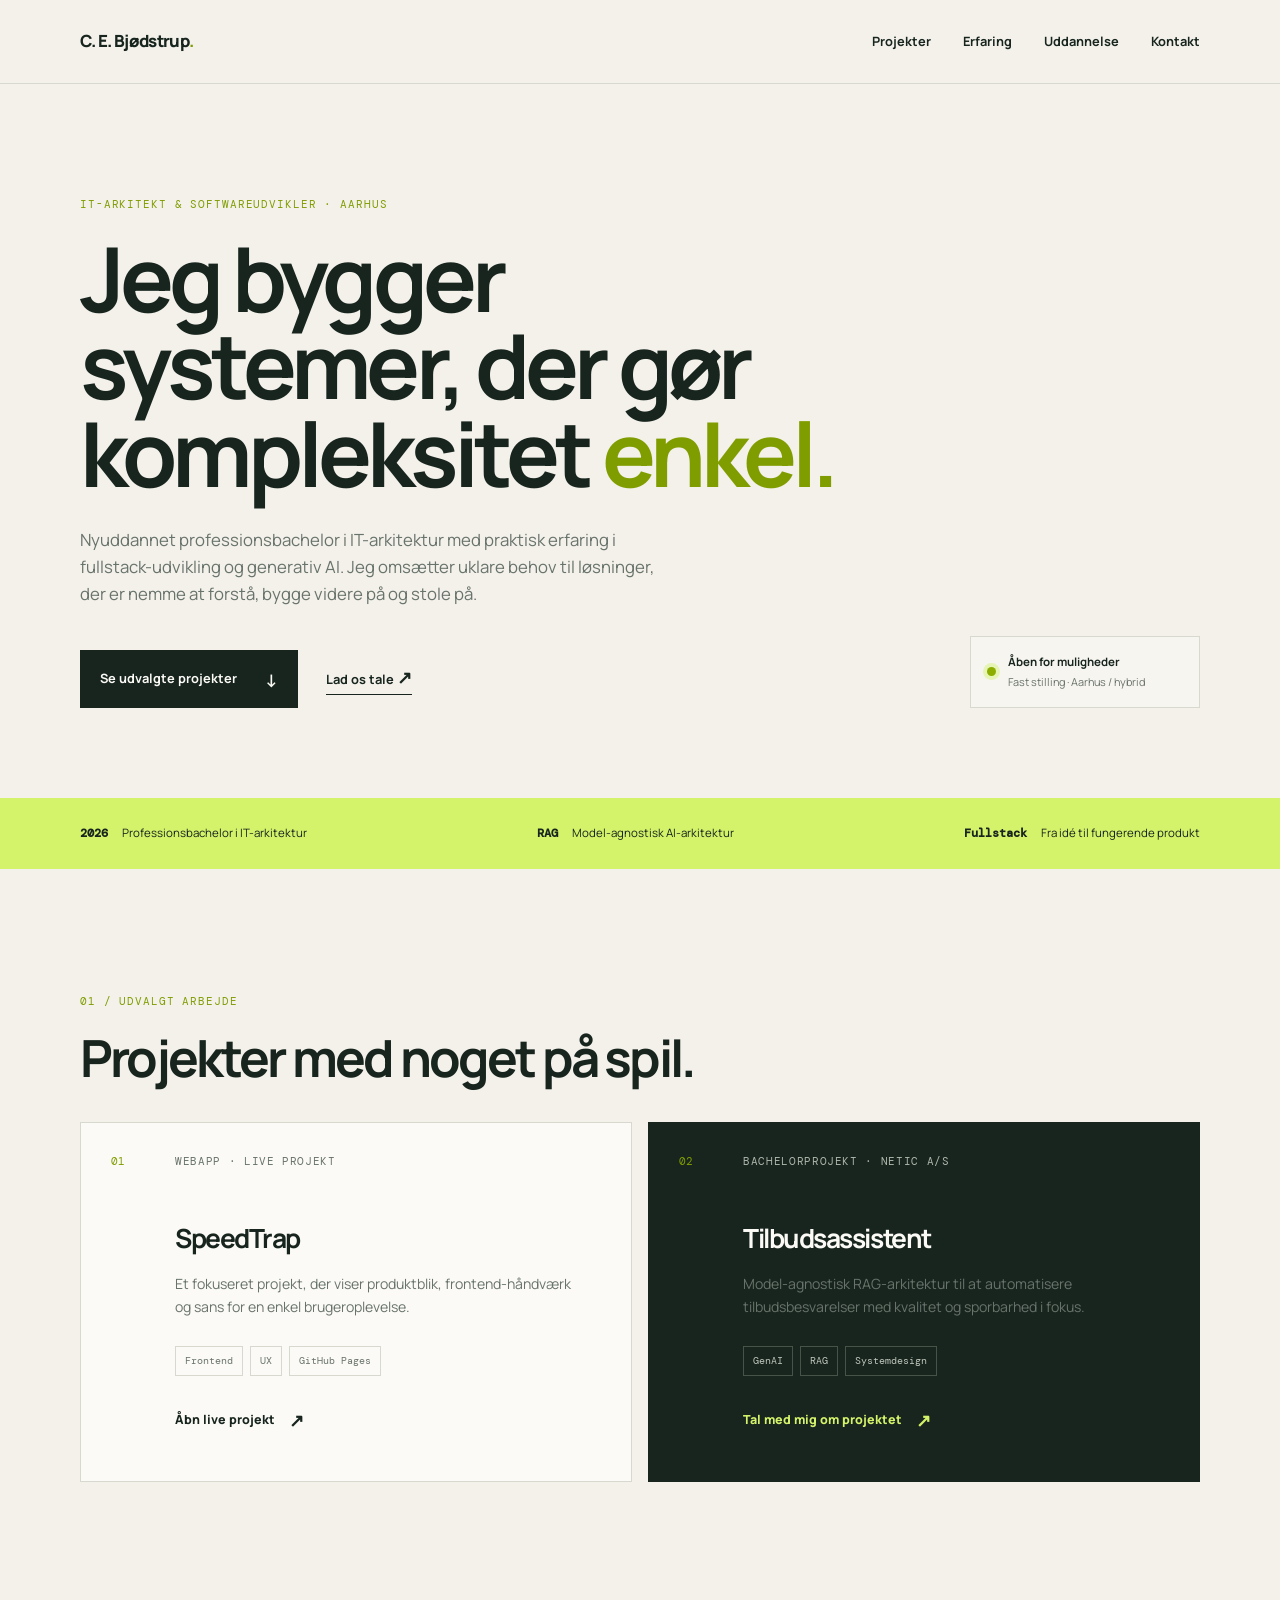
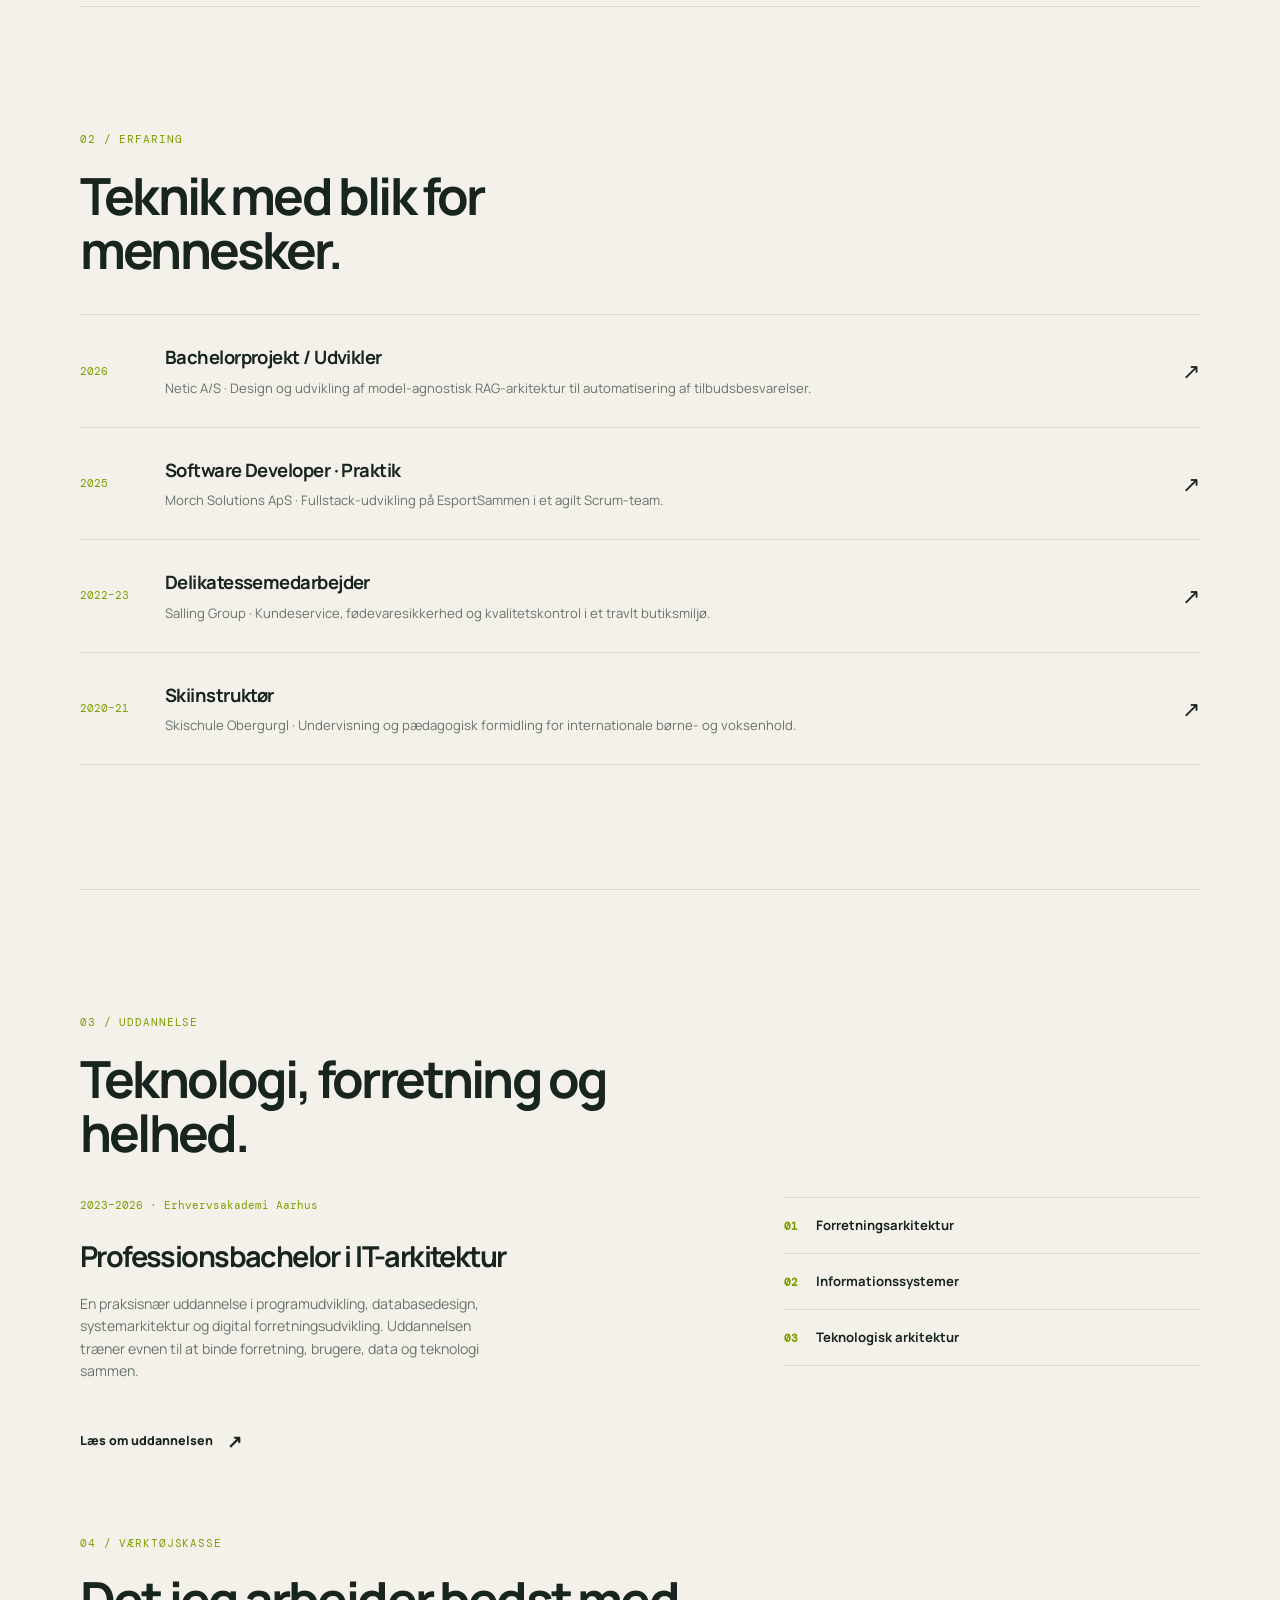
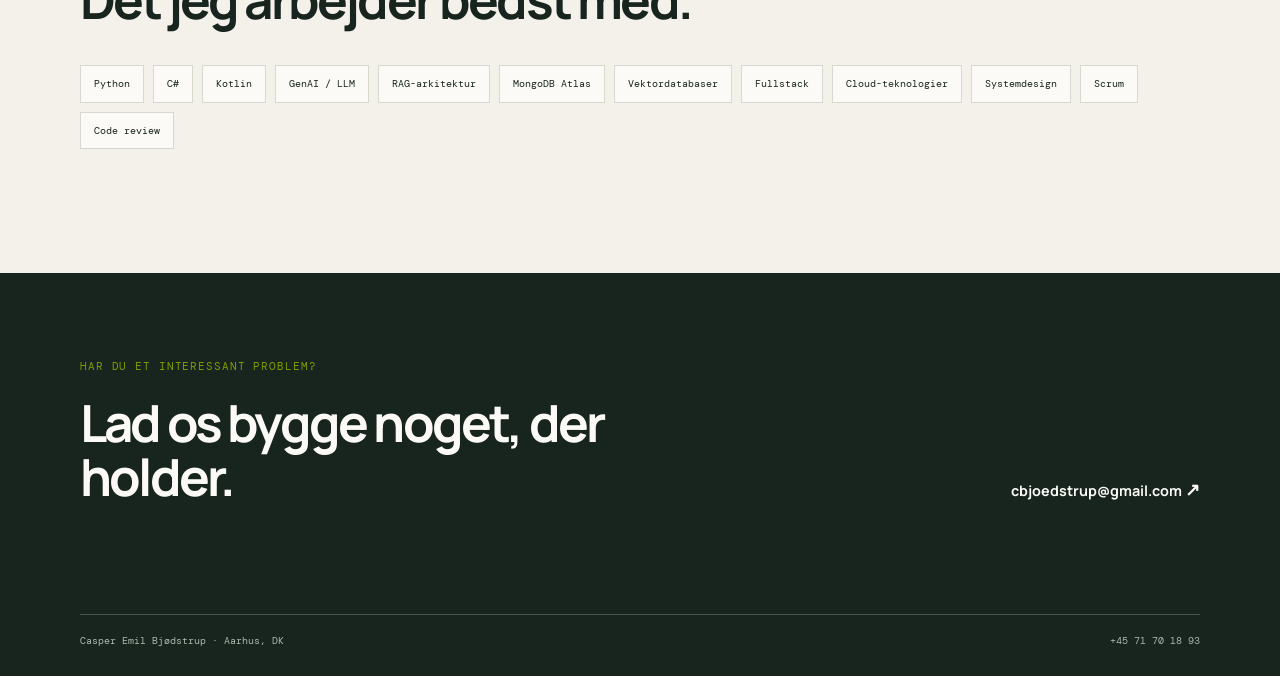
==== docs/index.html @ 3ffa1bd0 "Update portfolio links to use custom domain and add CNAME file" ====
<!doctype html>
<html lang="da">
  <head>
    <meta charset="UTF-8" />
    <meta name="viewport" content="width=device-width, initial-scale=1.0" />
    <meta
      name="description"
      content="Casper Emil Bjødstrup er IT-arkitekt og softwareudvikler med fokus på AI, RAG og robuste digitale løsninger."
    />
    <link rel="canonical" href="https://cbjoed.com/" />
    <title>Casper Emil Bjødstrup | IT-arkitekt & udvikler</title>
    <link rel="stylesheet" href="./styles.css" />
  </head>
  <body>
    <header class="site-header">
      <nav class="container nav" aria-label="Primær navigation">
        <a class="brand" href="./">C. E. Bjødstrup<span>.</span></a>
        <div class="nav-links">
          <a href="#projekter">Projekter</a>
          <a href="#erfaring">Erfaring</a>
          <a href="#uddannelse">Uddannelse</a>
          <a href="#kontakt">Kontakt</a>
        </div>
      </nav>
    </header>

    <main>
      <section class="hero container">
        <div class="hero-copy">
          <p class="eyebrow">IT-arkitekt & softwareudvikler · Aarhus</p>
          <h1>Jeg bygger systemer, der gør kompleksitet <em>enkel.</em></h1>
          <p class="intro">
            Nyuddannet professionsbachelor i IT-arkitektur med praktisk erfaring
            i fullstack-udvikling og generativ AI. Jeg omsætter uklare behov til
            løsninger, der er nemme at forstå, bygge videre på og stole på.
          </p>
          <div class="hero-actions">
            <a class="button" href="#projekter">Se udvalgte projekter <span>↓</span></a>
            <a class="text-link" href="mailto:cbjoedstrup@gmail.com">Lad os tale <span>↗</span></a>
          </div>
        </div>
        <aside class="availability" aria-label="Profilstatus">
          <span class="status-dot"></span>
          <div>
            <strong>Åben for muligheder</strong>
            <p>Fast stilling · Aarhus / hybrid</p>
          </div>
        </aside>
        </div>
      </section>

      <section class="proof-bar">
        <div class="container proof-items">
          <div><strong>2026</strong><span>Professionsbachelor i IT-arkitektur</span></div>
          <div><strong>RAG</strong><span>Model-agnostisk AI-arkitektur</span></div>
          <div><strong>Fullstack</strong><span>Fra idé til fungerende produkt</span></div>
        </div>
      </section>

      <section id="projekter" class="section container">
        <div class="section-heading">
          <p class="eyebrow">01 / Udvalgt arbejde</p>
          <h2>Projekter med noget på spil.</h2>
        </div>
        <div class="project-grid">
          <article class="project-card">
            <div class="project-number">01</div>
            <div>
              <p class="project-type">Webapp · Live projekt</p>
              <h3>SpeedTrap</h3>
              <p class="muted">Et fokuseret projekt, der viser produktblik, frontend-håndværk og sans for en enkel brugeroplevelse.</p>
              <div class="project-tags"><span>Frontend</span><span>UX</span><span>GitHub Pages</span></div>
              <a class="project-link" href="https://cbjoed.com/SpeedTrap/">Åbn live projekt <span>↗</span></a>
            </div>
          </article>
          <article class="project-card project-card--dark">
            <div class="project-number">02</div>
            <div>
              <p class="project-type">Bachelorprojekt · Netic A/S</p>
              <h3>Tilbudsassistent</h3>
              <p class="muted">Model-agnostisk RAG-arkitektur til at automatisere tilbudsbesvarelser med kvalitet og sporbarhed i fokus.</p>
              <div class="project-tags"><span>GenAI</span><span>RAG</span><span>Systemdesign</span></div>
              <a class="project-link" href="mailto:cbjoedstrup@gmail.com?subject=Tilbudsassistent">Tal med mig om projektet <span>↗</span></a>
            </div>
          </article>
        </div>
      </section>

      <section id="erfaring" class="section container experience-section">
        <div class="section-heading">
          <p class="eyebrow">02 / Erfaring</p>
          <h2>Teknik med blik for mennesker.</h2>
        </div>
        <div class="experience-list">
          <article class="experience-item"><span class="experience-year">2026</span><div><h3>Bachelorprojekt / Udvikler</h3><p>Netic A/S · Design og udvikling af model-agnostisk RAG-arkitektur til automatisering af tilbudsbesvarelser.</p></div><span class="arrow">↗</span></article>
          <article class="experience-item"><span class="experience-year">2025</span><div><h3>Software Developer · Praktik</h3><p>Morch Solutions ApS · Fullstack-udvikling på EsportSammen i et agilt Scrum-team.</p></div><span class="arrow">↗</span></article>
          <article class="experience-item"><span class="experience-year">2022–23</span><div><h3>Delikatessemedarbejder</h3><p>Salling Group · Kundeservice, fødevaresikkerhed og kvalitetskontrol i et travlt butiksmiljø.</p></div><span class="arrow">↗</span></article>
          <article class="experience-item"><span class="experience-year">2020–21</span><div><h3>Skiinstruktør</h3><p>Skischule Obergurgl · Undervisning og pædagogisk formidling for internationale børne- og voksenhold.</p></div><span class="arrow">↗</span></article>
        </div>
      </section>

      <section id="uddannelse" class="section education-section container">
        <div class="section-heading">
          <p class="eyebrow">03 / Uddannelse</p>
          <h2>Teknologi, forretning og helhed.</h2>
        </div>
        <div class="education-layout">
          <article class="education-main">
            <p class="education-period">2023–2026 · Erhvervsakademi Aarhus</p>
            <h3>Professionsbachelor i IT-arkitektur</h3>
            <p class="muted">En praksisnær uddannelse i programudvikling, databasedesign, systemarkitektur og digital forretningsudvikling. Uddannelsen træner evnen til at binde forretning, brugere, data og teknologi sammen.</p>
            <a class="project-link" href="https://www.eaaa.dk/videregaende-uddannelser/professionsbacheloruddannelse/it-arkitektur/#om-uddannelsen" target="_blank" rel="noreferrer">Læs om uddannelsen <span>↗</span></a>
          </article>
          <div class="education-facts" aria-label="Uddannelsens fokusområder">
            <div><strong>01</strong><span>Forretningsarkitektur</span></div>
            <div><strong>02</strong><span>Informationssystemer</span></div>
            <div><strong>03</strong><span>Teknologisk arkitektur</span></div>
          </div>
        </div>
      </section>

      <section class="section skills-section container">
        <div class="section-heading"><p class="eyebrow">04 / Værktøjskasse</p><h2>Det jeg arbejder bedst med.</h2></div>
        <div class="skills"><span>Python</span><span>C#</span><span>Kotlin</span><span>GenAI / LLM</span><span>RAG-arkitektur</span><span>MongoDB Atlas</span><span>Vektordatabaser</span><span>Fullstack</span><span>Cloud-teknologier</span><span>Systemdesign</span><span>Scrum</span><span>Code review</span></div>
      </section>
    </main>

    <footer id="kontakt" class="site-footer">
      <div class="container footer-content">
        <div><p class="eyebrow">Har du et interessant problem?</p><h2>Lad os bygge noget, der holder.</h2></div>
        <a class="footer-email" href="mailto:cbjoedstrup@gmail.com">cbjoedstrup@gmail.com <span>↗</span></a>
      </div>
      <div class="container footer-meta"><span>Casper Emil Bjødstrup · Aarhus, DK</span><a href="tel:+4571701893">+45 71 70 18 93</a></div>
    </footer>
  </body>
</html>
---- docs/styles.css ----
@import url("https://fonts.googleapis.com/css2?family=DM+Mono:wght@400;500&family=Manrope:wght@400;500;600;700;800&display=swap");

:root {
  --ink: #18251f;
  --paper: #f3f1ea;
  --cream: #fbfaf6;
  --lime: #d4f36a;
  --muted: #68736b;
  --line: #d7d9cf;
}

* {
  box-sizing: border-box;
}

body {
  margin: 0;
  font-family: "Manrope", sans-serif;
  line-height: 1.6;
  color: var(--ink);
  background: var(--paper);
}

.container {
  width: min(1120px, calc(100% - 48px));
  margin: 0 auto;
}

.site-header {
  padding: 28px 0;
  border-bottom: 1px solid var(--line);
}

.nav, .nav-links, .hero-actions, .availability, .proof-items, .experience-item, .footer-meta {
  display: flex;
  align-items: center;
}

.nav { justify-content: space-between; }
.brand { color: var(--ink); font-size: 1.05rem; font-weight: 800; text-decoration: none; letter-spacing: -.04em; }
.brand span, .eyebrow { color: #809d00; }
.nav-links { gap: 32px; }
.nav-links a, .text-link { color: var(--ink); font-size: .8rem; font-weight: 700; text-decoration: none; }
.nav-links a:hover, .text-link:hover, .project-link:hover, .footer-email:hover { opacity: .65; }

h1, h2, h3 { letter-spacing: -.055em; margin-top: 0; }
h1 { max-width: 800px; font-size: clamp(3.2rem, 7vw, 6.6rem); line-height: .98; margin-bottom: 30px; }
h1 em { color: #809d00; font-style: normal; }
h2 { font-size: clamp(2rem, 4vw, 3.6rem); line-height: 1.05; margin-bottom: 38px; }
h3 { font-size: 1.65rem; margin-bottom: 8px; }
.eyebrow { font-family: "DM Mono", monospace; font-size: .69rem; letter-spacing: .08em; text-transform: uppercase; margin: 0 0 20px; }

.hero { min-height: 640px; padding-top: 112px; padding-bottom: 90px; position: relative; display: flex; justify-content: space-between; }
.hero-copy { max-width: 880px; }
.intro { max-width: 590px; color: var(--muted); font-size: 1.05rem; margin: 0; }
.hero-actions { gap: 28px; margin-top: 42px; }
.button { display: inline-flex; align-items: center; gap: 28px; padding: 15px 20px; background: var(--ink); color: var(--cream); font-size: .8rem; font-weight: 700; text-decoration: none; transition: transform .2s ease; }
.button:hover { transform: translateY(-3px); }
.button span, .text-link span, .project-link span, .footer-email span { font-size: 1.1rem; }
.text-link { border-bottom: 1px solid var(--ink); padding-bottom: 3px; }
.availability { align-self: flex-end; gap: 12px; min-width: 230px; padding: 16px; border: 1px solid var(--line); background: rgba(251, 250, 246, .55); }
.availability strong { display: block; font-size: .72rem; }
.availability p { color: var(--muted); font-size: .68rem; margin: 2px 0 0; }
.status-dot { width: 9px; height: 9px; border-radius: 50%; background: #8dae00; box-shadow: 0 0 0 4px #e6f4b6; }

.proof-bar { background: var(--lime); }
.proof-items { justify-content: space-between; gap: 30px; padding-top: 26px; padding-bottom: 26px; }
.proof-items div { display: flex; align-items: baseline; gap: 14px; }
.proof-items strong { font-family: "DM Mono", monospace; font-size: .75rem; }
.proof-items span { font-size: .72rem; }
.section { padding-top: 124px; padding-bottom: 124px; }
.section-heading { max-width: 640px; }
.project-grid { display: grid; grid-template-columns: 1fr 1fr; gap: 16px; }
.project-card { min-height: 360px; display: grid; grid-template-columns: 48px 1fr; gap: 16px; padding: 30px; background: var(--cream); border: 1px solid var(--line); }
.project-card--dark { background: var(--ink); color: var(--cream); border-color: var(--ink); }
.project-number, .project-type, .experience-year { font-family: "DM Mono", monospace; font-size: .68rem; }
.project-number { color: #809d00; }
.project-type { color: var(--muted); margin: 0 0 46px; text-transform: uppercase; letter-spacing: .06em; }
.project-card--dark .project-type { color: #aeb7ac; }
.muted { max-width: 410px; color: var(--muted); font-size: .88rem; }
.project-tags { display: flex; flex-wrap: wrap; gap: 7px; margin-top: 28px; }
.project-tags span, .skills span { padding: 6px 9px; border: 1px solid var(--line); color: var(--muted); font-family: "DM Mono", monospace; font-size: .62rem; }
.project-card--dark .project-tags span { border-color: #465349; color: #c0c7bd; }
.project-link { display: inline-flex; align-items: center; gap: 14px; margin-top: 30px; color: var(--ink); font-size: .78rem; font-weight: 800; text-decoration: none; }
.project-card--dark .project-link { color: var(--lime); }
.experience-section { border-top: 1px solid var(--line); }
.experience-list { border-top: 1px solid var(--line); }
.experience-item { justify-content: space-between; gap: 30px; padding: 28px 0; border-bottom: 1px solid var(--line); }
.experience-item div { flex: 1; }
.experience-item h3 { font-size: 1.15rem; margin: 0 0 5px; letter-spacing: -.03em; }
.experience-item p { color: var(--muted); font-size: .82rem; margin: 0; }
.experience-year { width: 55px; color: #809d00; }
.arrow { font-size: 1.4rem; }
.education-section { border-top: 1px solid var(--line); padding-bottom: 80px; }
.education-layout { display: grid; grid-template-columns: 1.2fr .8fr; gap: 80px; align-items: start; }
.education-main { max-width: 620px; }
.education-period { color: #809d00; font-family: "DM Mono", monospace; font-size: .68rem; margin: 0 0 18px; }
.education-main h3 { font-size: 1.8rem; margin-bottom: 12px; }
.education-facts { border-top: 1px solid var(--line); }
.education-facts div { display: flex; gap: 18px; align-items: baseline; padding: 17px 0; border-bottom: 1px solid var(--line); }
.education-facts strong { color: #809d00; font-family: "DM Mono", monospace; font-size: .68rem; }
.education-facts span { font-size: .82rem; font-weight: 700; }
.skills-section { padding-top: 0; }
.skills { display: flex; flex-wrap: wrap; gap: 9px; }
.skills span { padding: 10px 13px; color: var(--ink); background: var(--cream); }
.site-footer { padding: 85px 0 28px; background: var(--ink); color: var(--cream); }
.footer-content { display: flex; align-items: end; justify-content: space-between; gap: 40px; padding-bottom: 110px; }
.footer-content h2 { max-width: 610px; margin: 0; }
.footer-email { color: var(--lime); font-size: .9rem; font-weight: 700; text-decoration: none; white-space: nowrap; }
.footer-meta { justify-content: space-between; padding-top: 18px; border-top: 1px solid #465349; color: #aeb7ac; font-family: "DM Mono", monospace; font-size: .62rem; }
.footer-meta a { color: inherit; text-decoration: none; }

@media (max-width: 700px) {
  .container { width: min(100% - 32px, 1120px); }
  .nav-links { gap: 14px; }
  .nav-links a { font-size: .68rem; }
  .hero { min-height: auto; padding-top: 80px; padding-bottom: 76px; display: block; }
  h1 { font-size: clamp(3rem, 15vw, 5rem); }
  .availability { margin-top: 60px; width: fit-content; }
  .proof-items { display: grid; grid-template-columns: 1fr; gap: 14px; }
  .section { padding-top: 78px; padding-bottom: 78px; }
  .project-grid { grid-template-columns: 1fr; }
  .project-card { min-height: 320px; padding: 22px; }
  .project-type { margin-bottom: 32px; }
  .education-layout { grid-template-columns: 1fr; gap: 44px; }
  .footer-content { display: block; padding-bottom: 75px; }
  .footer-email { display: inline-block; margin-top: 30px; }
  .footer-meta { align-items: flex-start; flex-direction: column; gap: 8px; }
}

section {
  margin: 0;
}

.top-nav { margin: 1rem 0 0; }
.legacy-page section { padding: 36px 0; }
.legacy-page h1 { font-size: clamp(2.4rem, 7vw, 4rem); margin-bottom: 10px; }
.legacy-page .subtitle { color: var(--muted); margin: 0; }
.site-footer a, .site-footer h2 { color: inherit; }
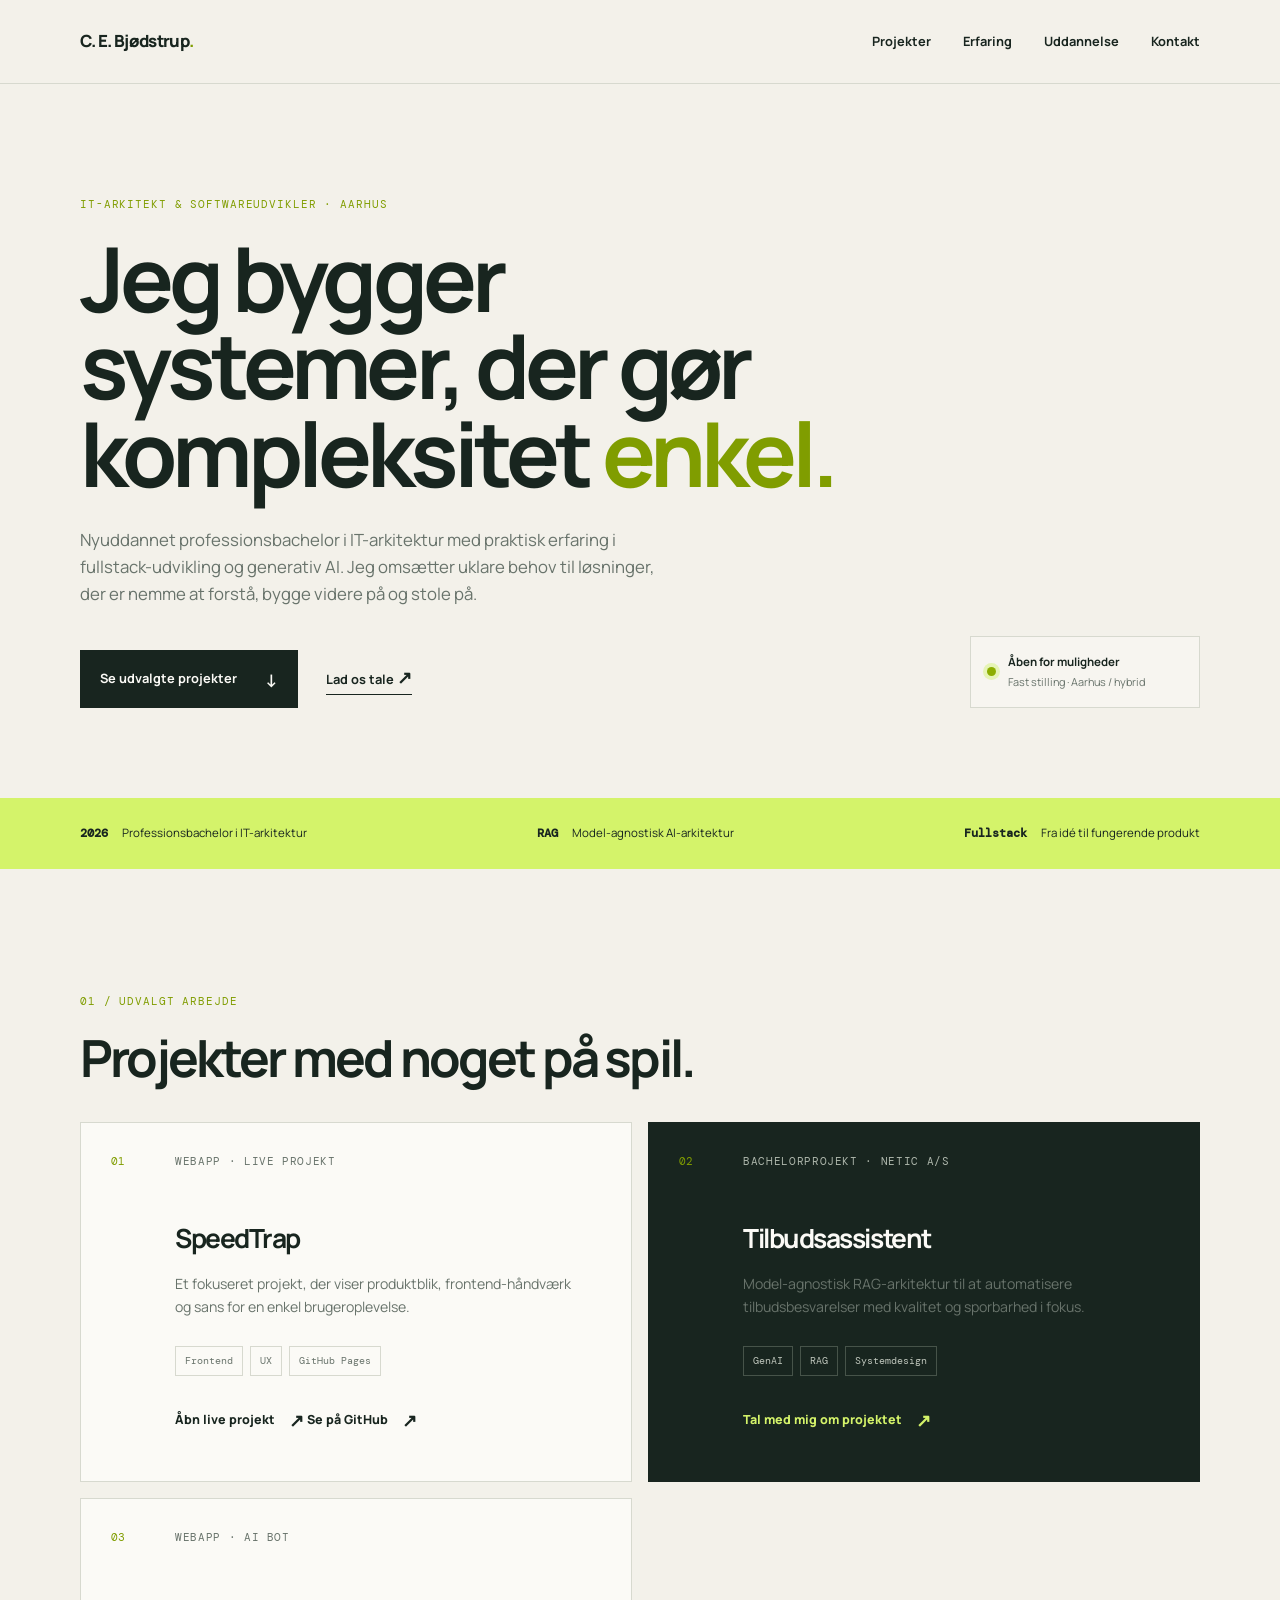
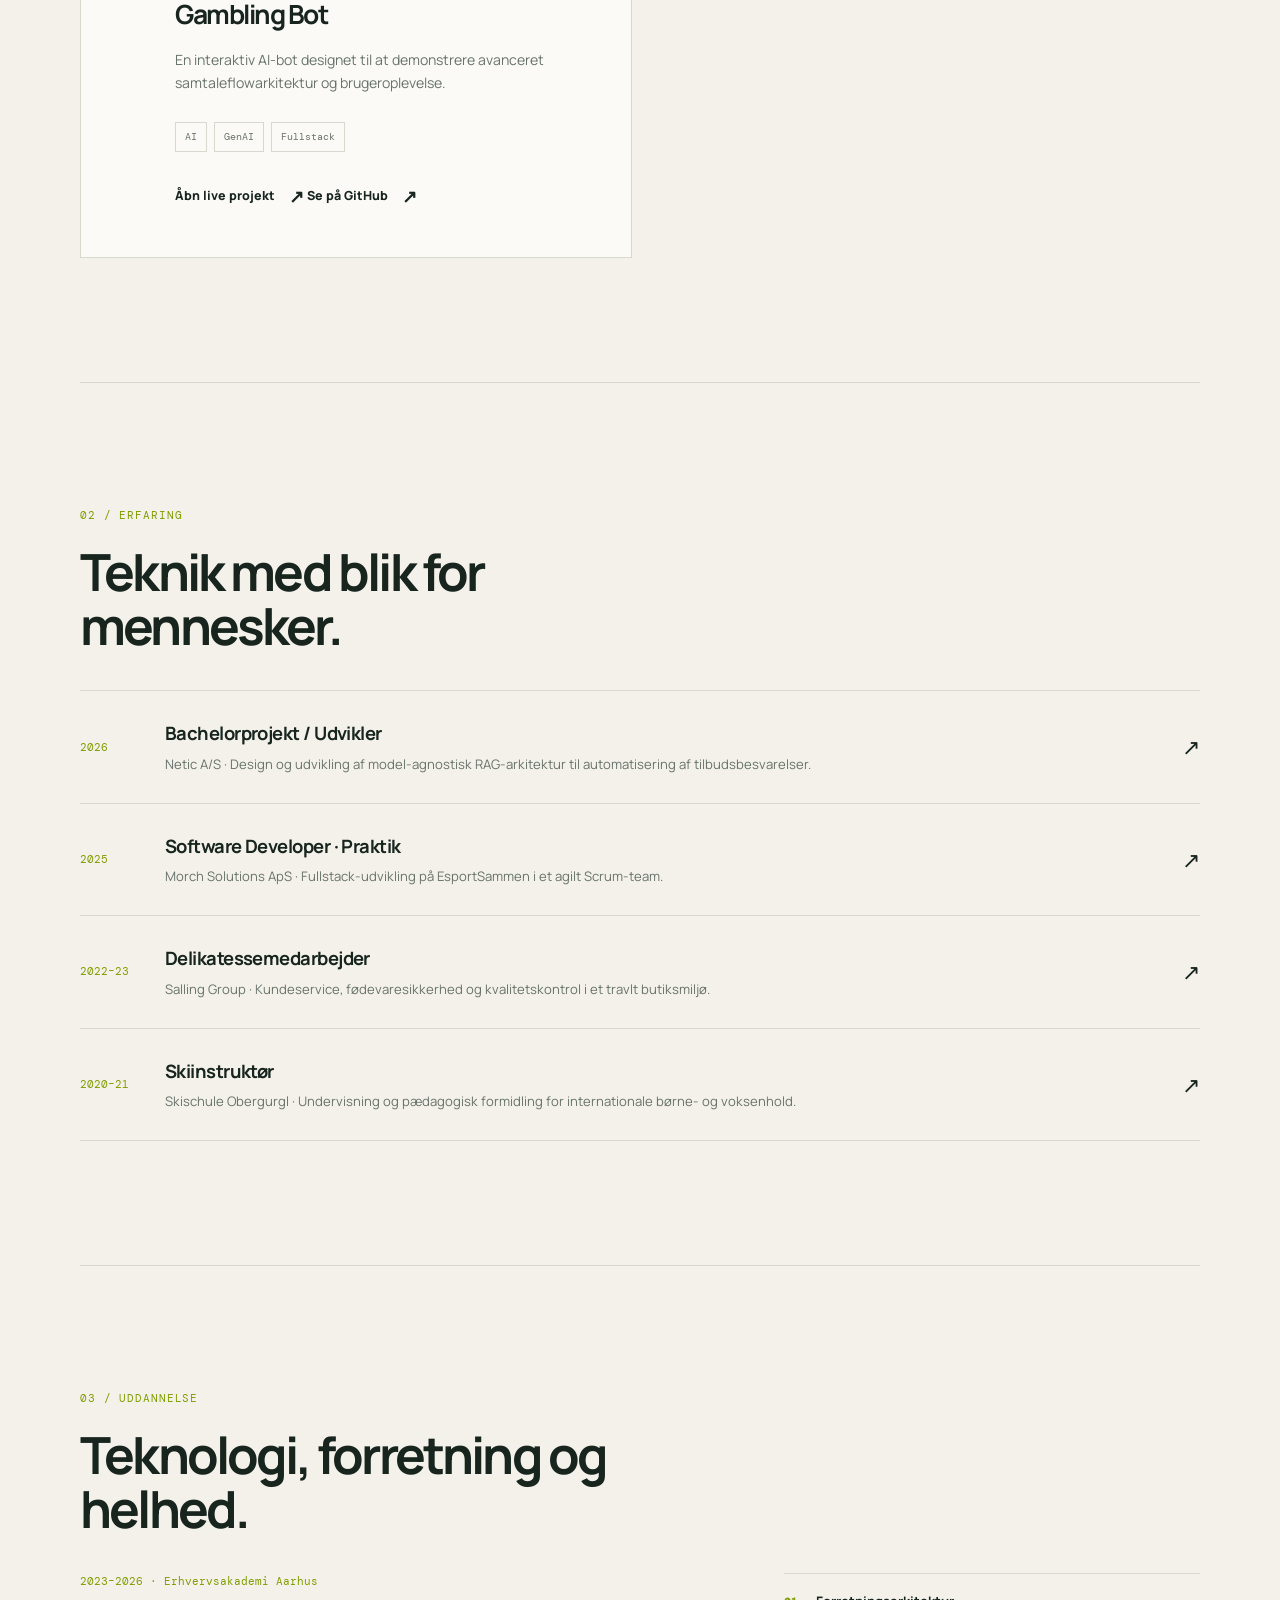
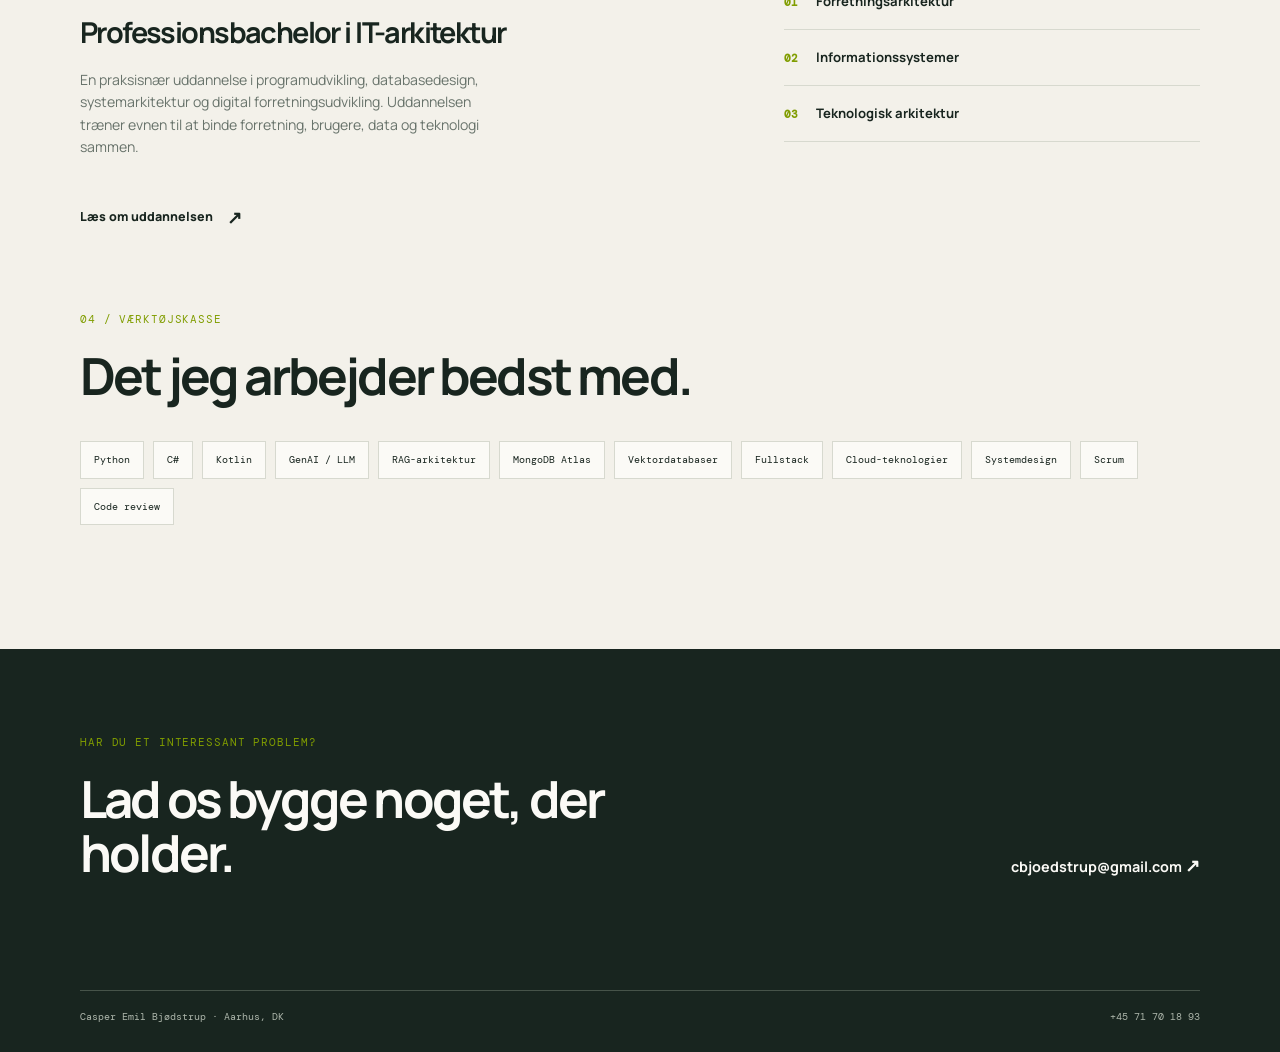
==== commit b2c1c233: "Enhance project links for SpeedTrap and add Gambling Bot section" ====
--- a/docs/index.html
+++ b/docs/index.html
@@ -9,6 +9,7 @@
     />
     <link rel="canonical" href="https://cbjoed.com/" />
     <title>Casper Emil Bjødstrup | IT-arkitekt & udvikler</title>
+    <link rel="icon" type="image/svg+xml" href="./favicon.svg" />
     <link rel="stylesheet" href="./styles.css" />
   </head>
   <body>
@@ -70,7 +71,10 @@
               <h3>SpeedTrap</h3>
               <p class="muted">Et fokuseret projekt, der viser produktblik, frontend-håndværk og sans for en enkel brugeroplevelse.</p>
               <div class="project-tags"><span>Frontend</span><span>UX</span><span>GitHub Pages</span></div>
-              <a class="project-link" href="https://cbjoed.com/SpeedTrap/">Åbn live projekt <span>↗</span></a>
+              <div class="project-links">
+                <a class="project-link" href="https://speed.cbjoed.com/">Åbn live projekt <span>↗</span></a>
+                <a class="project-link" href="https://github.com/cbjoed/SpeedTrap">Se på GitHub <span>↗</span></a>
+              </div>
             </div>
           </article>
           <article class="project-card project-card--dark">
@@ -81,6 +85,19 @@
               <p class="muted">Model-agnostisk RAG-arkitektur til at automatisere tilbudsbesvarelser med kvalitet og sporbarhed i fokus.</p>
               <div class="project-tags"><span>GenAI</span><span>RAG</span><span>Systemdesign</span></div>
               <a class="project-link" href="mailto:cbjoedstrup@gmail.com?subject=Tilbudsassistent">Tal med mig om projektet <span>↗</span></a>
+            </div>
+          </article>
+          <article class="project-card">
+            <div class="project-number">03</div>
+            <div>
+              <p class="project-type">Webapp · AI Bot</p>
+              <h3>Gambling Bot</h3>
+              <p class="muted">En interaktiv AI-bot designet til at demonstrere avanceret samtaleflowarkitektur og brugeroplevelse.</p>
+              <div class="project-tags"><span>AI</span><span>GenAI</span><span>Fullstack</span></div>
+              <div class="project-links">
+                <a class="project-link" href="https://gamblingbot.cbjoed.com/">Åbn live projekt <span>↗</span></a>
+                <a class="project-link" href="https://github.com/cbjoed/Gambeling/tree/feature/portfolio-setup">Se på GitHub <span>↗</span></a>
+              </div>
             </div>
           </article>
         </div>
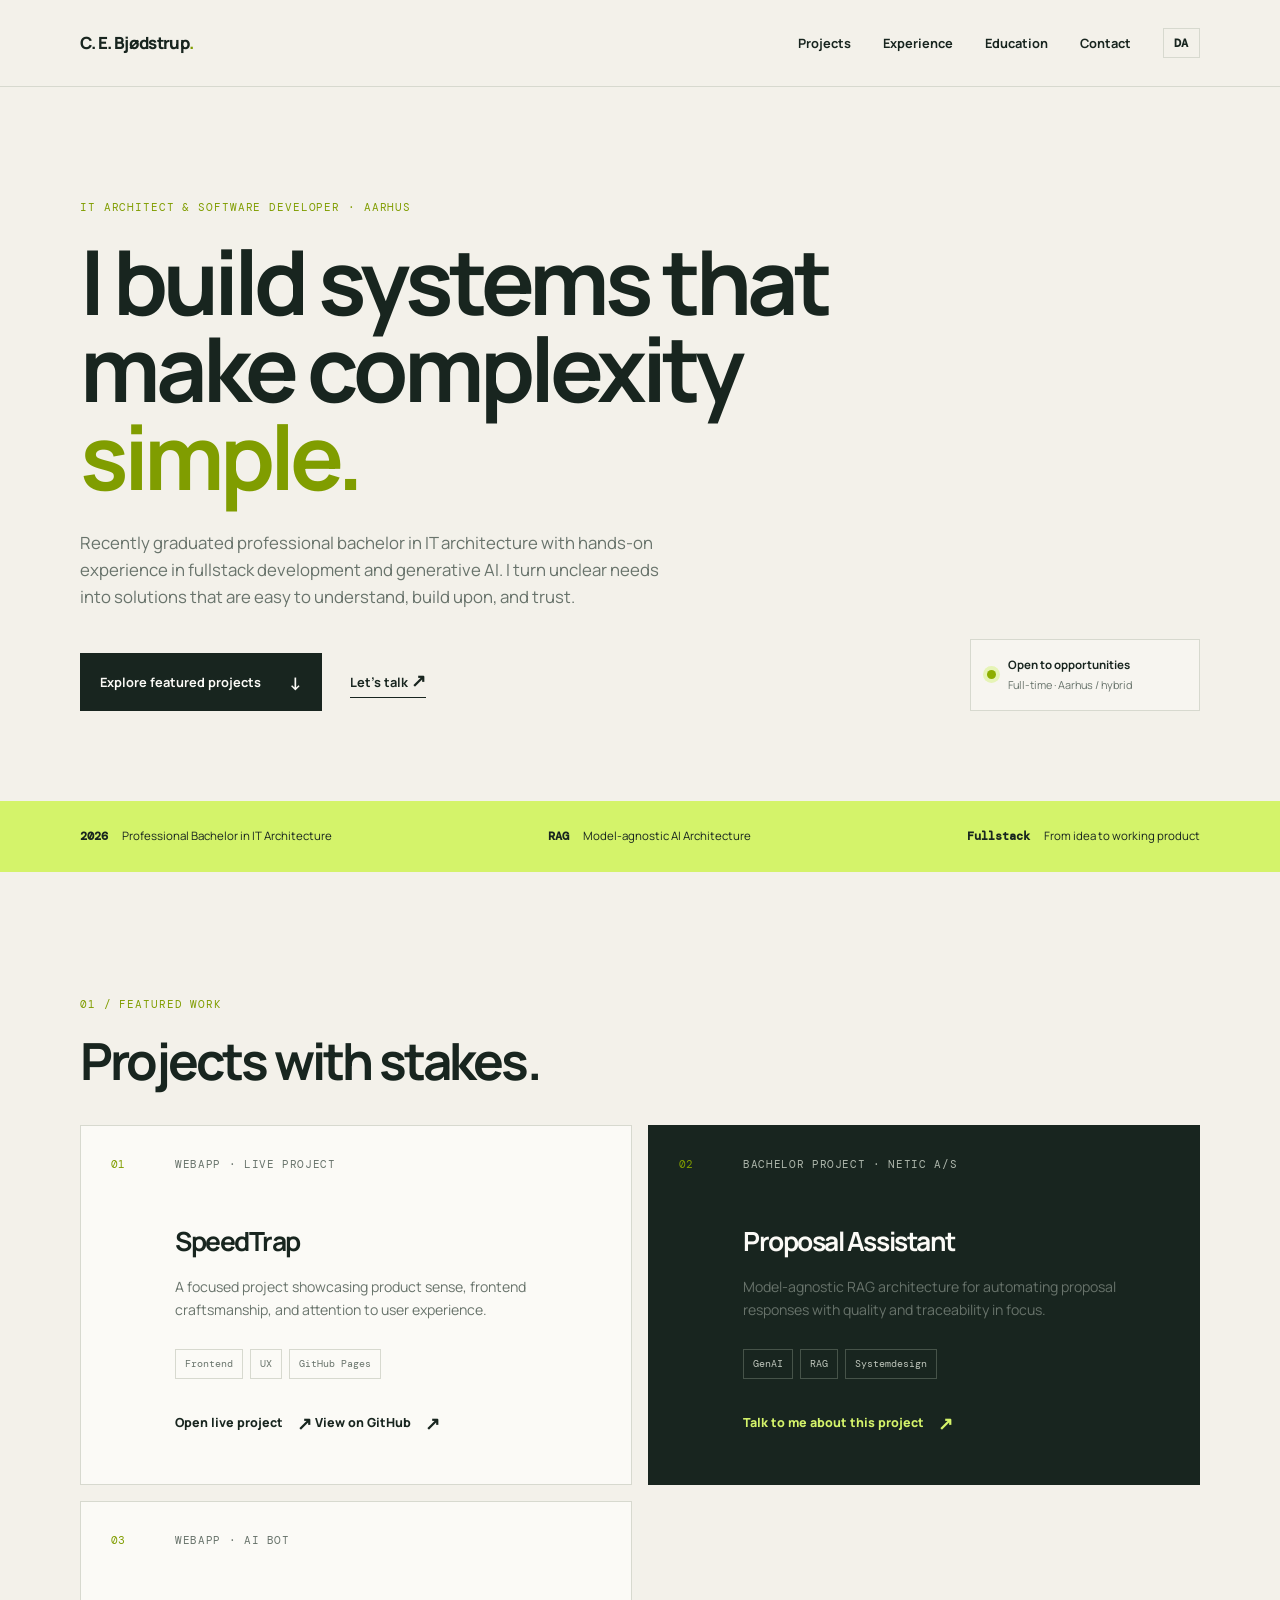
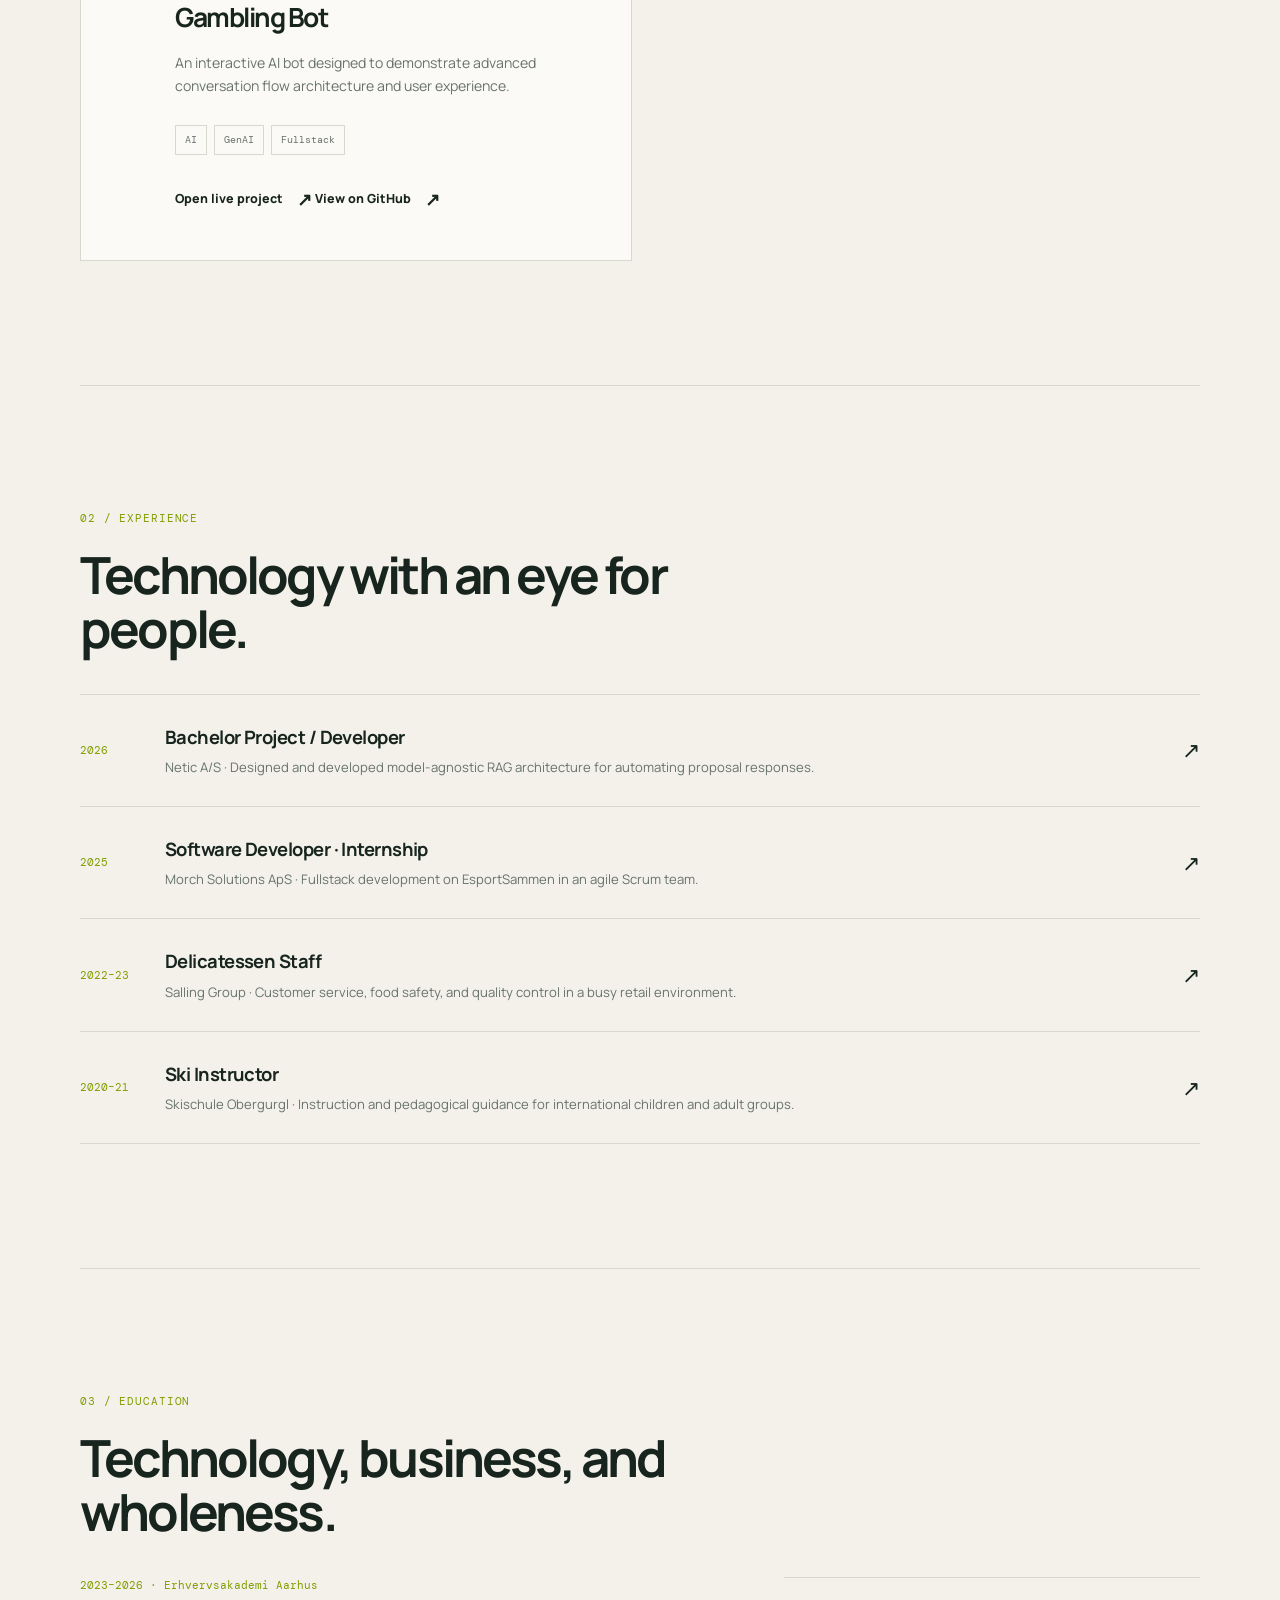
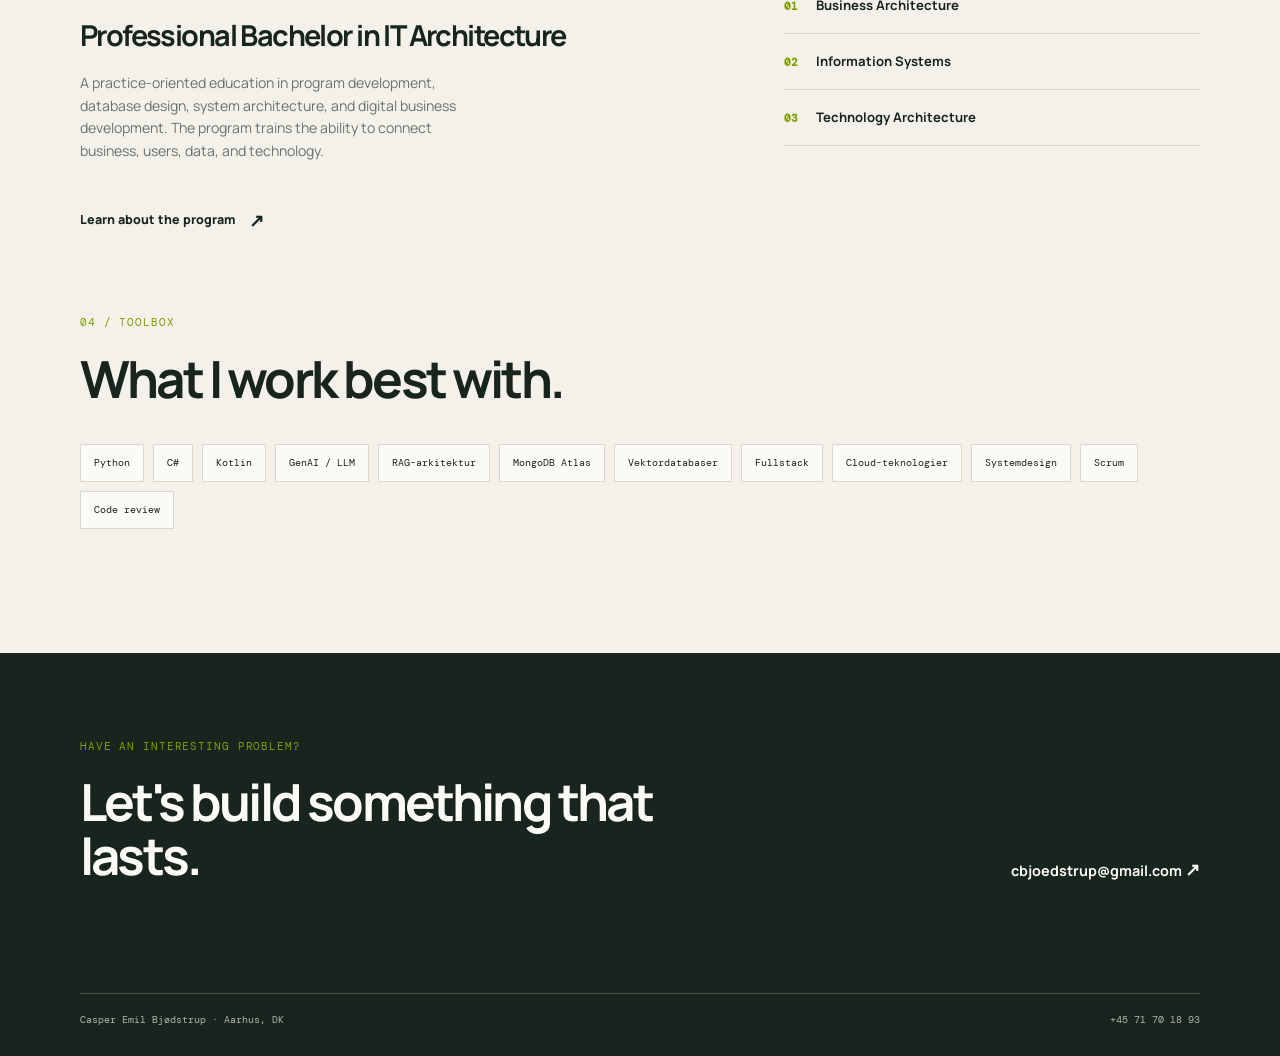
==== commit b6c800ba: "Add language switcher and translations for multilingual support" ====
--- a/docs/index.html
+++ b/docs/index.html
@@ -14,13 +14,14 @@
   </head>
   <body>
     <header class="site-header">
-      <nav class="container nav" aria-label="Primær navigation">
+      <nav class="container nav" aria-label="Primary navigation">
         <a class="brand" href="./">C. E. Bjødstrup<span>.</span></a>
         <div class="nav-links">
           <a href="#projekter">Projekter</a>
           <a href="#erfaring">Erfaring</a>
           <a href="#uddannelse">Uddannelse</a>
           <a href="#kontakt">Kontakt</a>
+          <button id="lang-switcher" class="lang-switcher" aria-label="Toggle language" title="Toggle language"></button>
         </div>
       </nav>
     </header>
@@ -149,5 +150,6 @@
       </div>
       <div class="container footer-meta"><span>Casper Emil Bjødstrup · Aarhus, DK</span><a href="tel:+4571701893">+45 71 70 18 93</a></div>
     </footer>
+    <script src="./lang.js"></script>
   </body>
 </html>
--- a/docs/styles.css
+++ b/docs/styles.css
@@ -42,6 +42,8 @@
 .nav-links { gap: 32px; }
 .nav-links a, .text-link { color: var(--ink); font-size: .8rem; font-weight: 700; text-decoration: none; }
 .nav-links a:hover, .text-link:hover, .project-link:hover, .footer-email:hover { opacity: .65; }
+.lang-switcher { background: none; border: 1px solid var(--line); color: var(--ink); font-family: "DM Mono", monospace; font-size: .75rem; font-weight: 700; padding: 6px 10px; cursor: pointer; transition: all .2s ease; letter-spacing: .06em; }
+.lang-switcher:hover { background: var(--lime); border-color: var(--lime); }
 
 h1, h2, h3 { letter-spacing: -.055em; margin-top: 0; }
 h1 { max-width: 800px; font-size: clamp(3.2rem, 7vw, 6.6rem); line-height: .98; margin-bottom: 30px; }
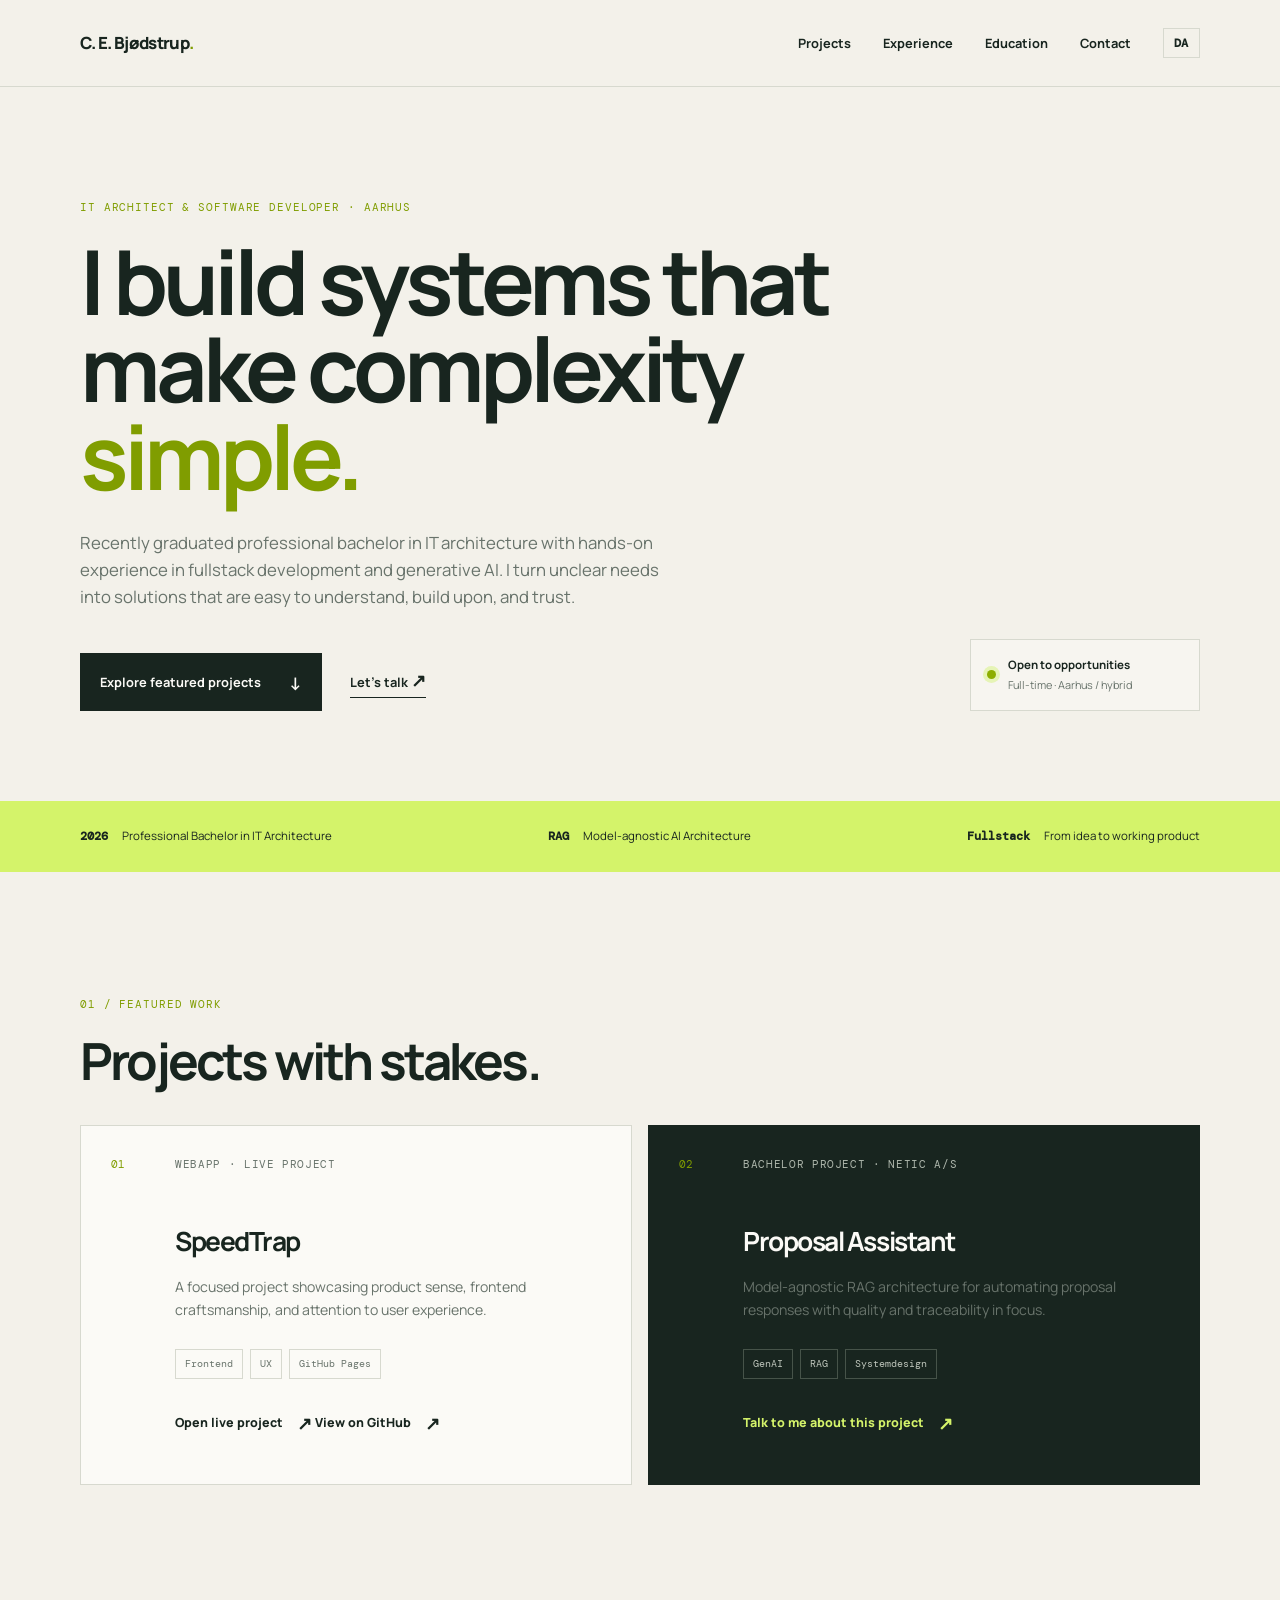
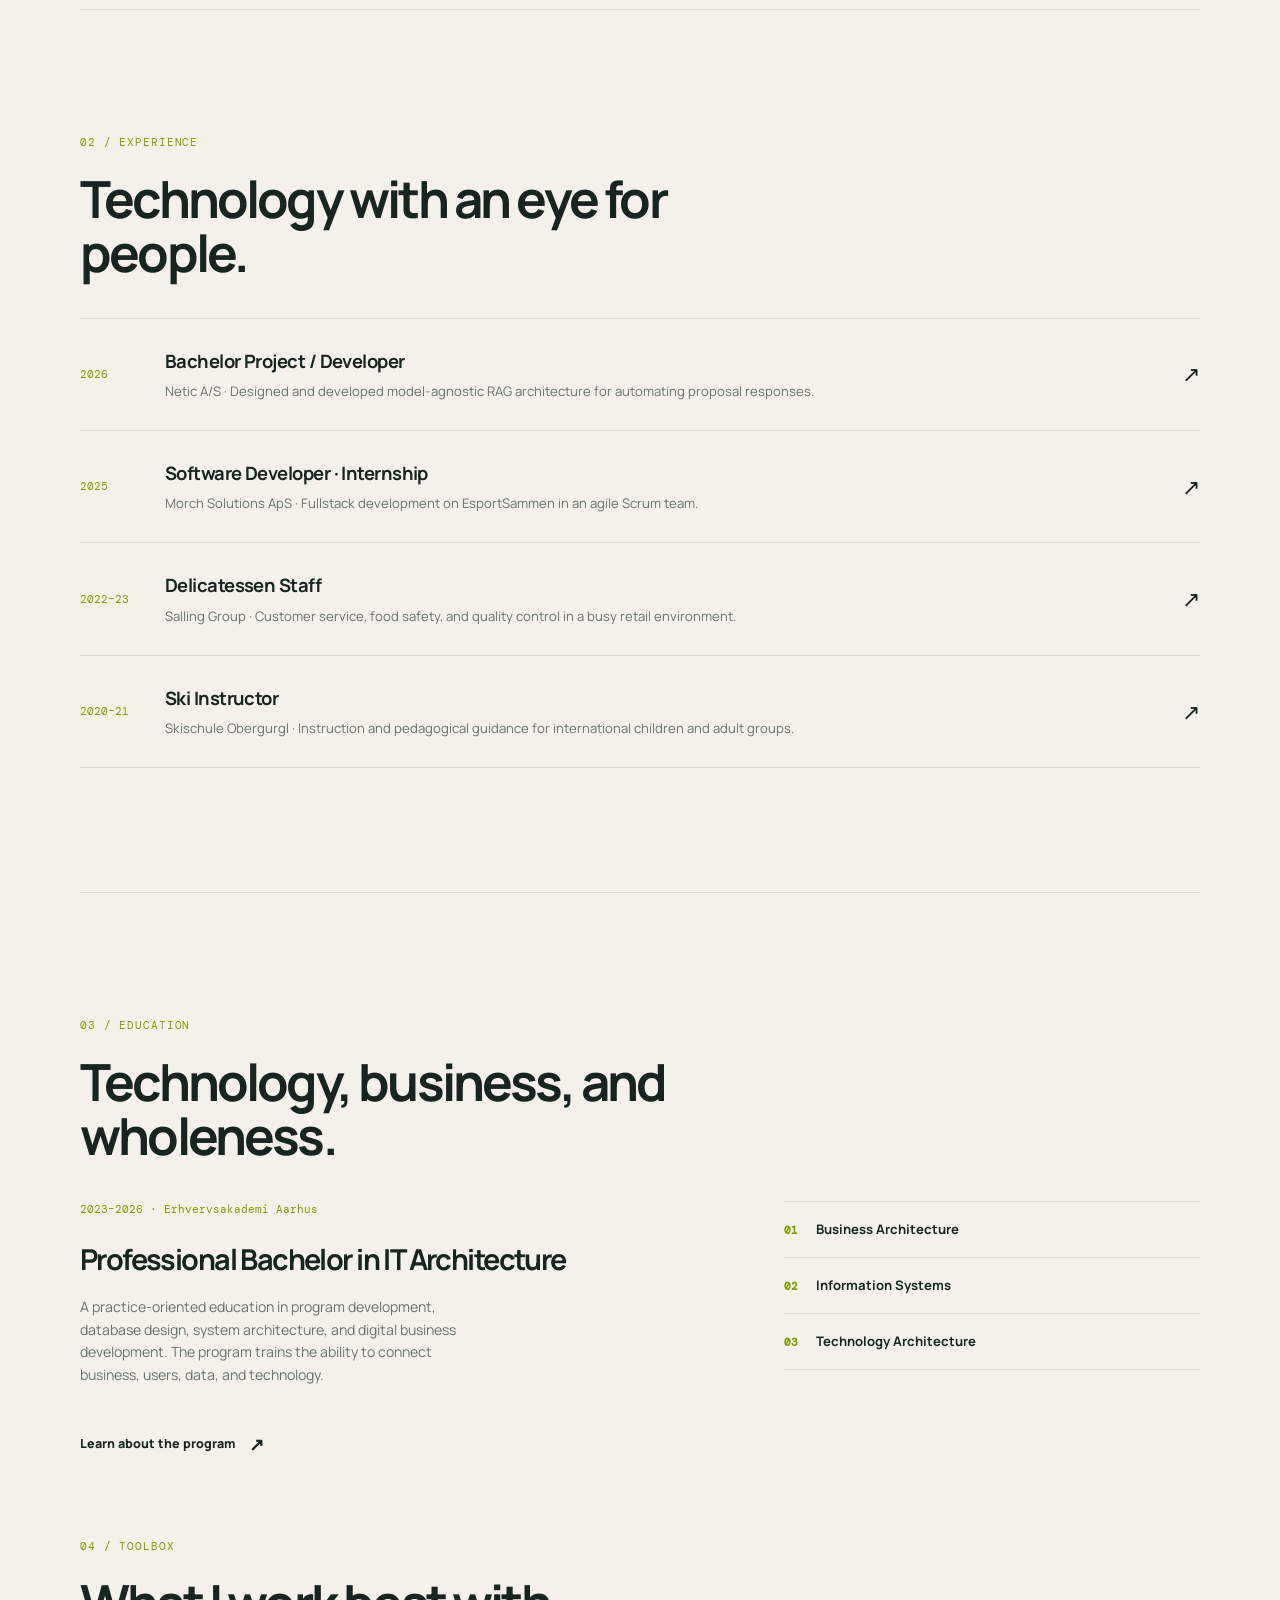
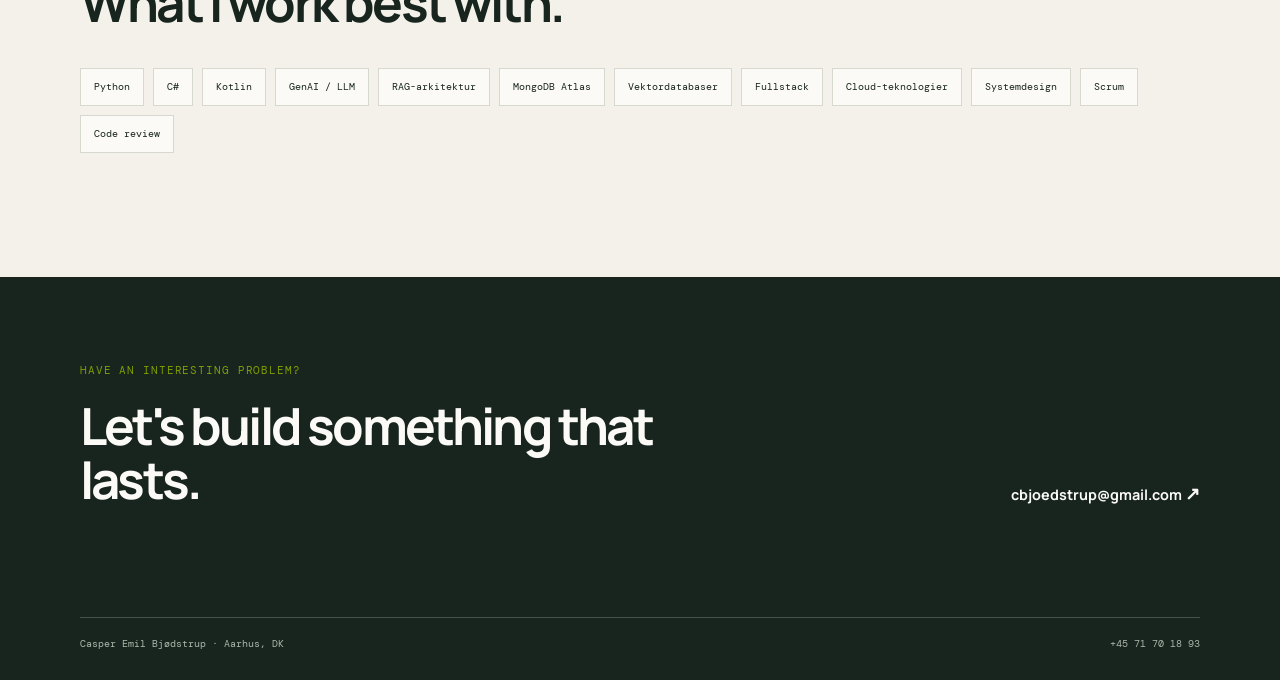
==== commit c2f7deb3: "Remove Gambling Bot project details and update VS Code settings for activity bar styling" ====
--- a/docs/index.html
+++ b/docs/index.html
@@ -88,19 +88,6 @@
               <a class="project-link" href="mailto:cbjoedstrup@gmail.com?subject=Tilbudsassistent">Tal med mig om projektet <span>↗</span></a>
             </div>
           </article>
-          <article class="project-card">
-            <div class="project-number">03</div>
-            <div>
-              <p class="project-type">Webapp · AI Bot</p>
-              <h3>Gambling Bot</h3>
-              <p class="muted">En interaktiv AI-bot designet til at demonstrere avanceret samtaleflowarkitektur og brugeroplevelse.</p>
-              <div class="project-tags"><span>AI</span><span>GenAI</span><span>Fullstack</span></div>
-              <div class="project-links">
-                <a class="project-link" href="https://gamblingbot.cbjoed.com/">Åbn live projekt <span>↗</span></a>
-                <a class="project-link" href="https://github.com/cbjoed/Gambeling/tree/feature/portfolio-setup">Se på GitHub <span>↗</span></a>
-              </div>
-            </div>
-          </article>
         </div>
       </section>
 
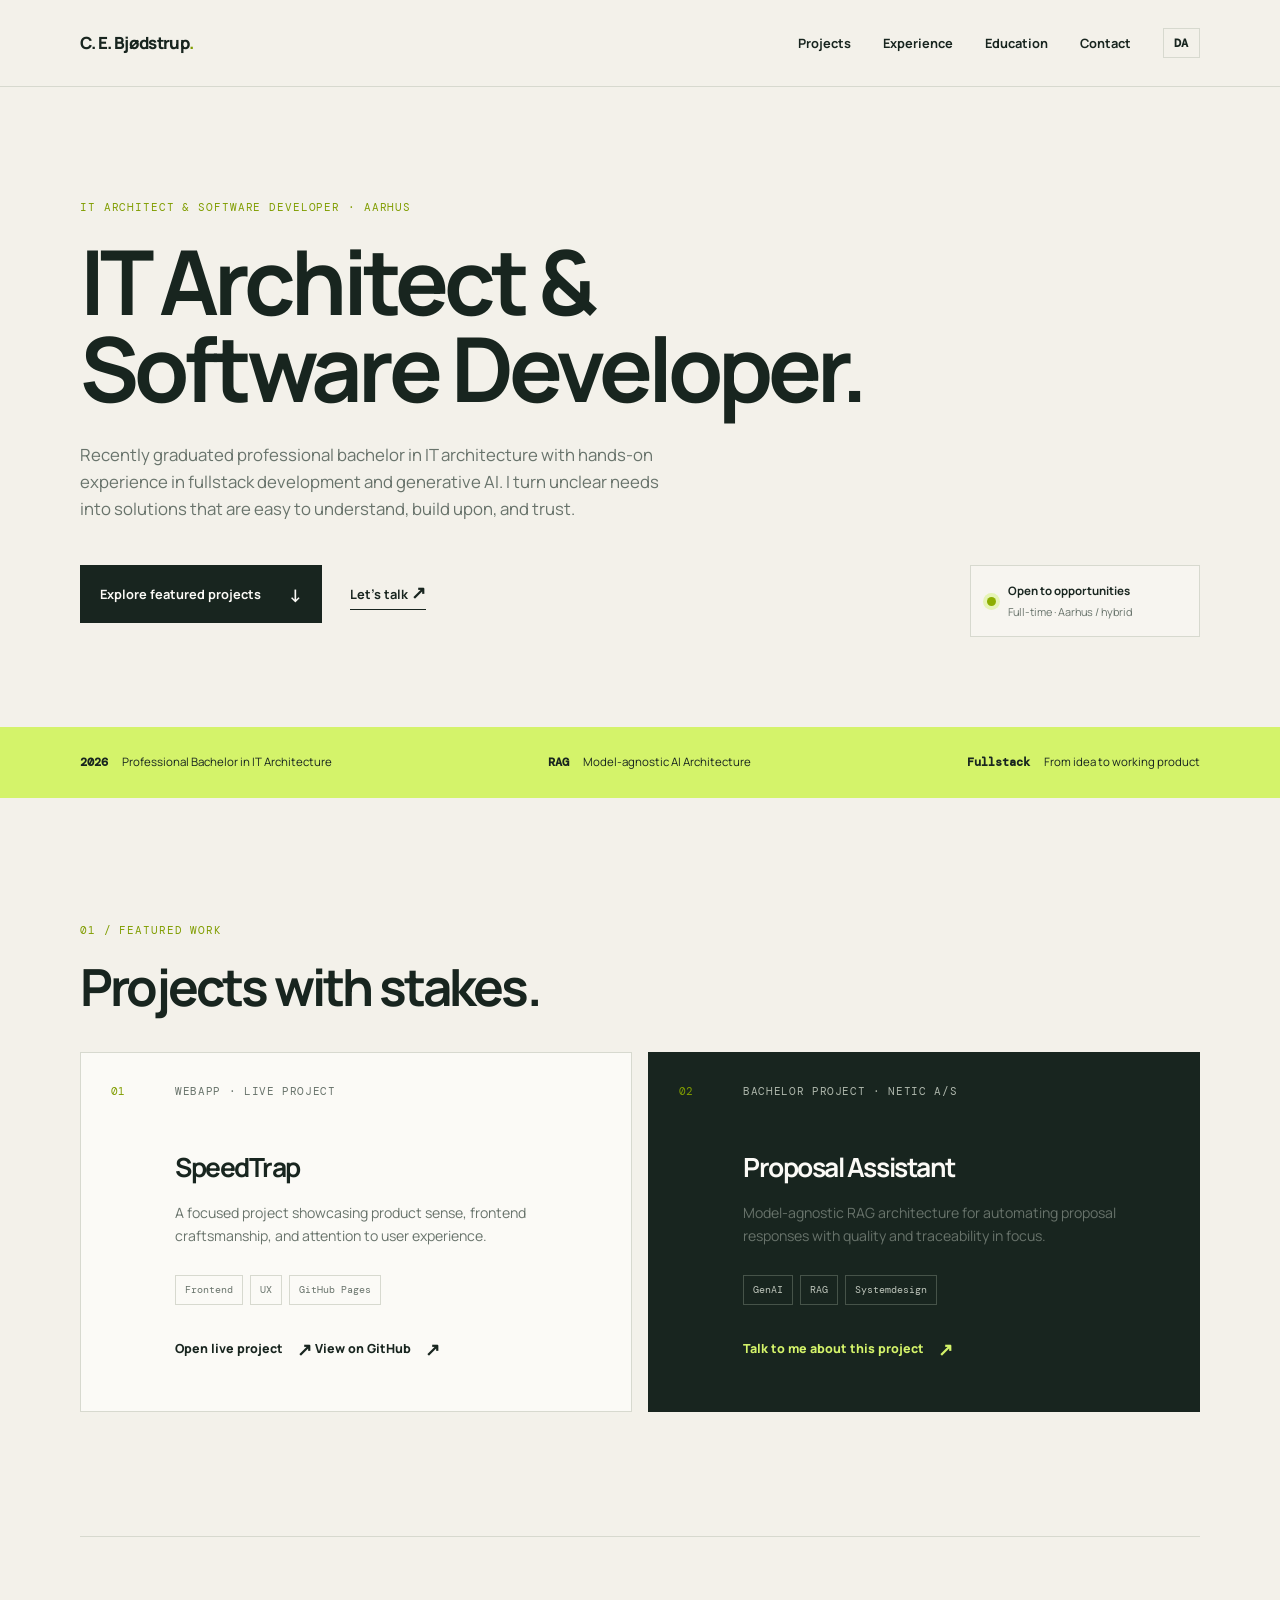
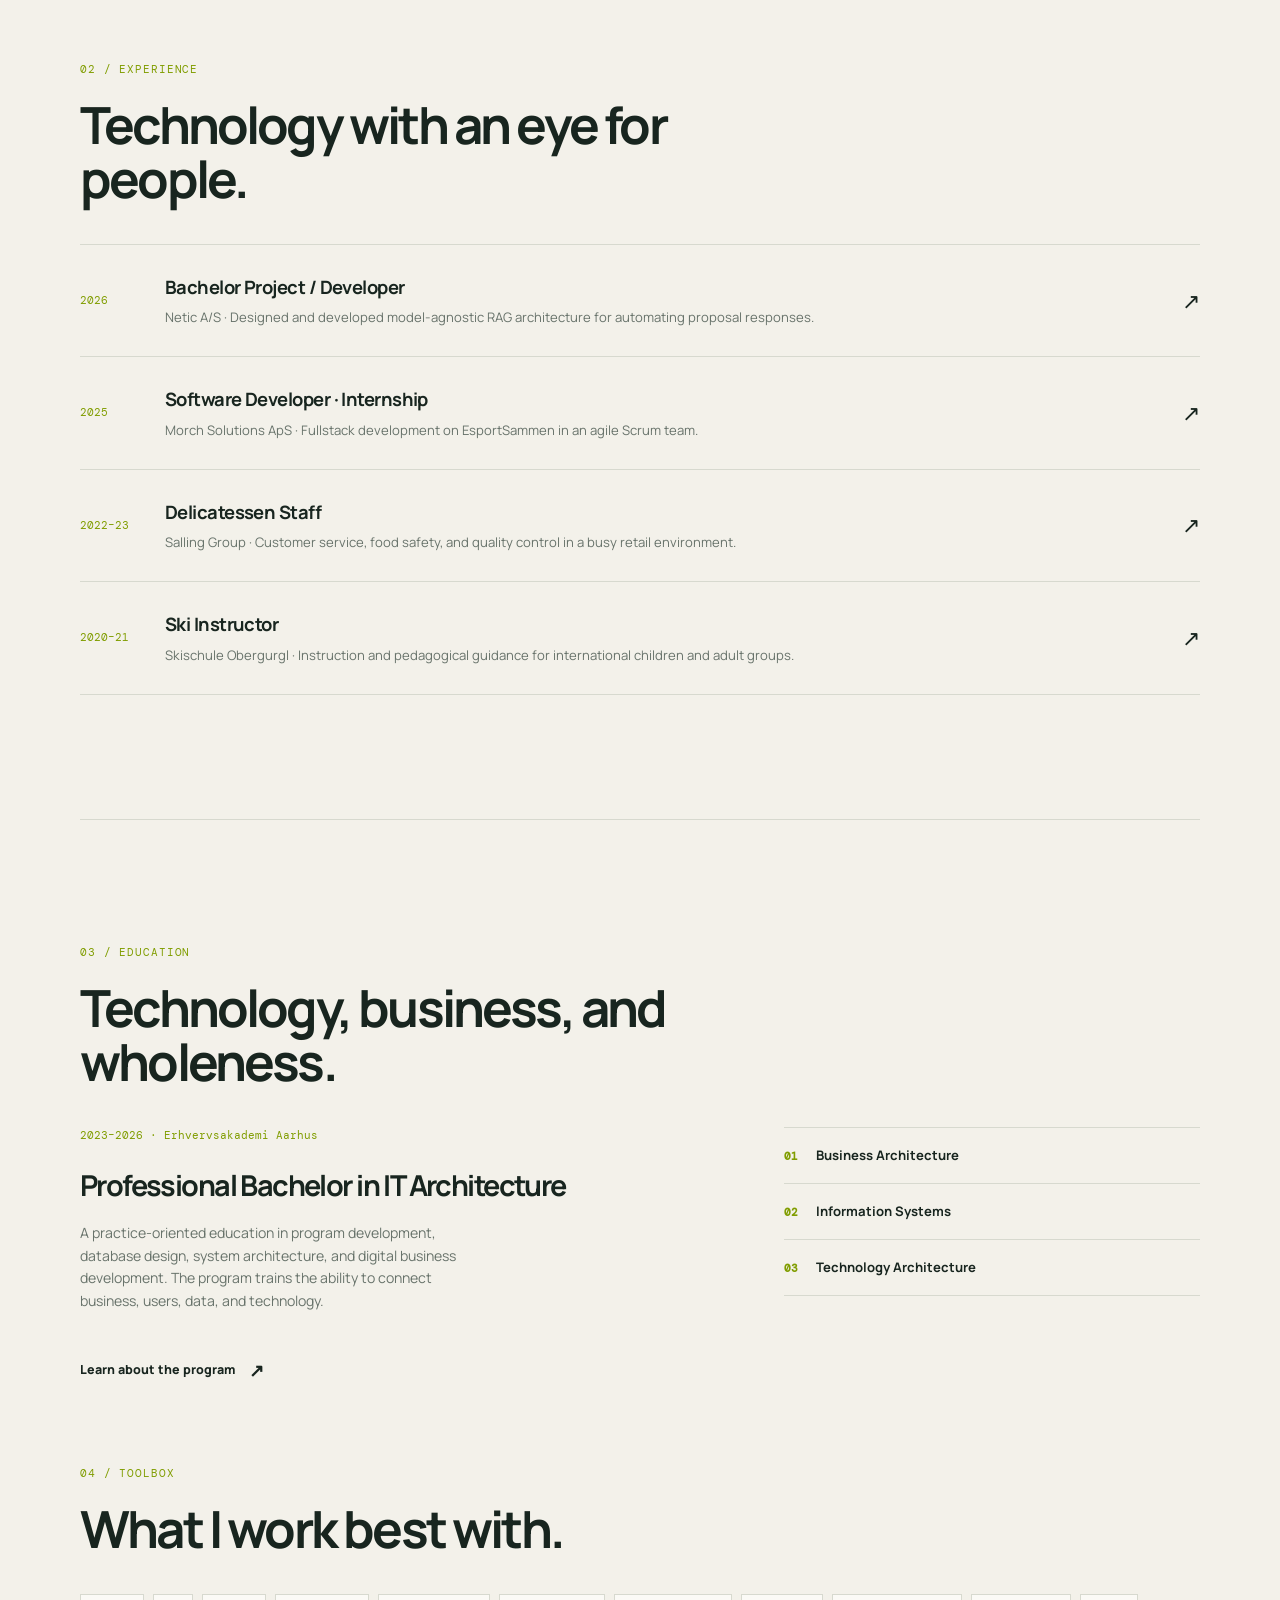
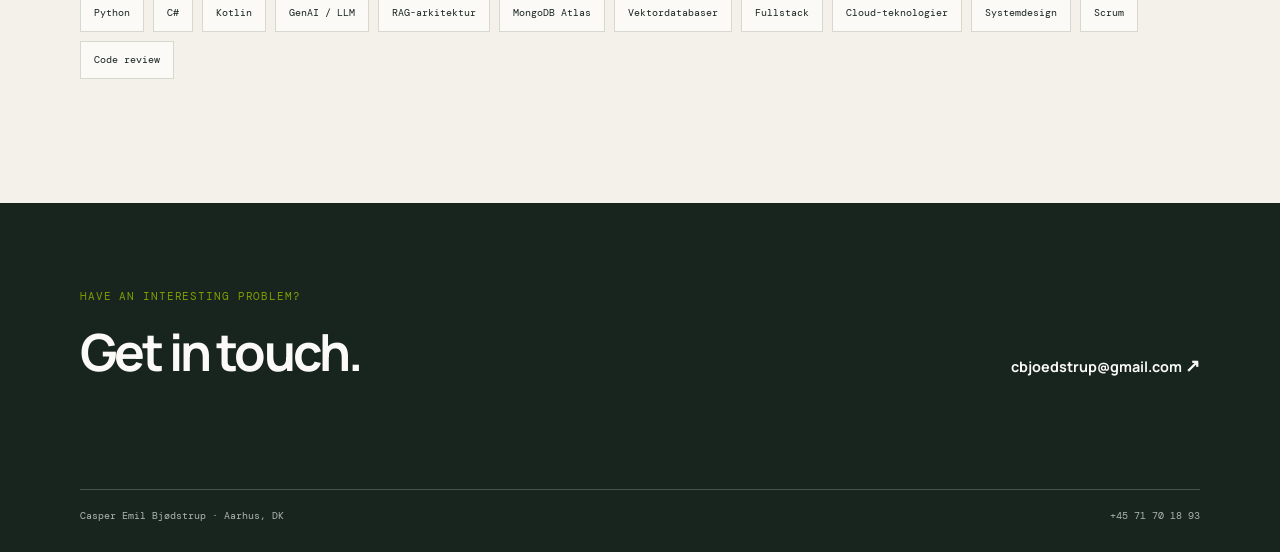
==== commit 637030b4: "Update hero and footer text for clarity and consistency" ====
--- a/docs/index.html
+++ b/docs/index.html
@@ -30,7 +30,7 @@
       <section class="hero container">
         <div class="hero-copy">
           <p class="eyebrow">IT-arkitekt & softwareudvikler · Aarhus</p>
-          <h1>Jeg bygger systemer, der gør kompleksitet <em>enkel.</em></h1>
+          <h1>IT-arkitekt & softwareudvikler.</h1>
           <p class="intro">
             Nyuddannet professionsbachelor i IT-arkitektur med praktisk erfaring
             i fullstack-udvikling og generativ AI. Jeg omsætter uklare behov til
@@ -132,7 +132,7 @@
 
     <footer id="kontakt" class="site-footer">
       <div class="container footer-content">
-        <div><p class="eyebrow">Har du et interessant problem?</p><h2>Lad os bygge noget, der holder.</h2></div>
+        <div><p class="eyebrow">Har du et interessant problem?</p><h2>Kontakt mig.</h2></div>
         <a class="footer-email" href="mailto:cbjoedstrup@gmail.com">cbjoedstrup@gmail.com <span>↗</span></a>
       </div>
       <div class="container footer-meta"><span>Casper Emil Bjødstrup · Aarhus, DK</span><a href="tel:+4571701893">+45 71 70 18 93</a></div>
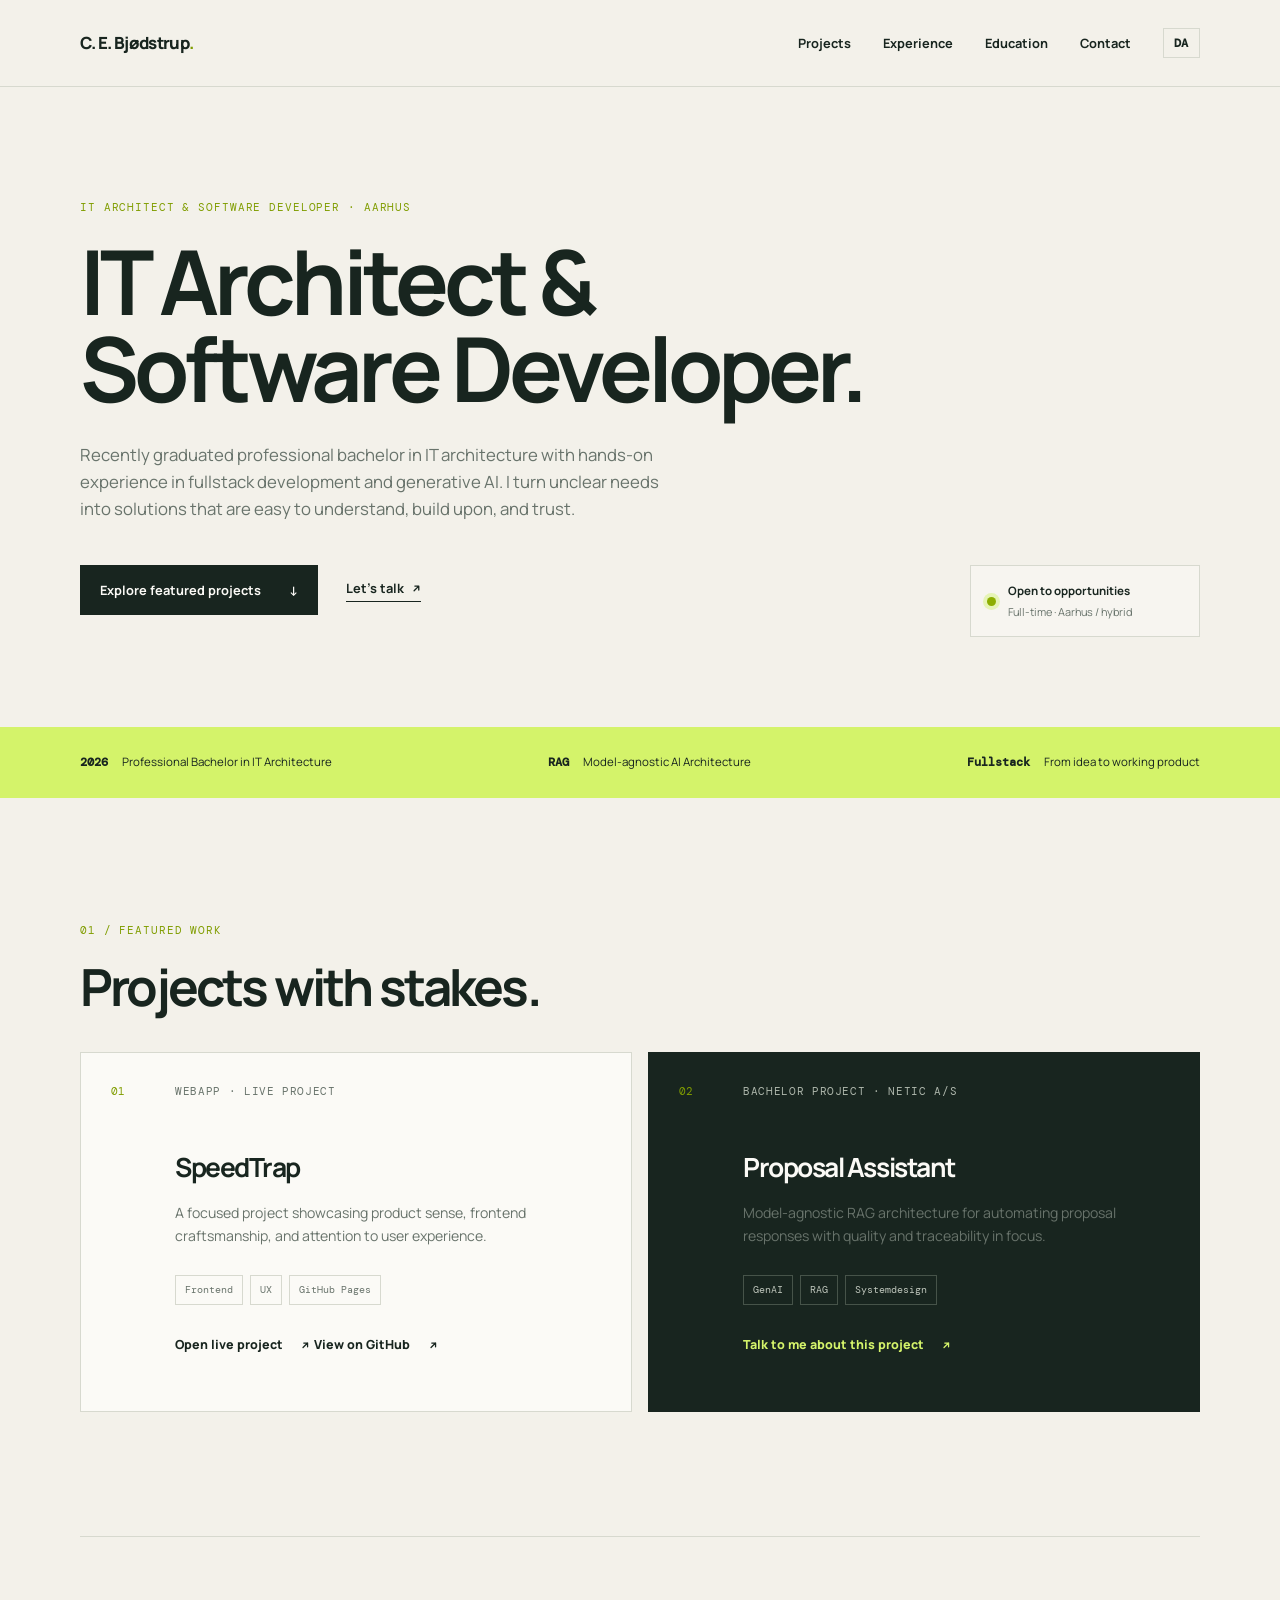
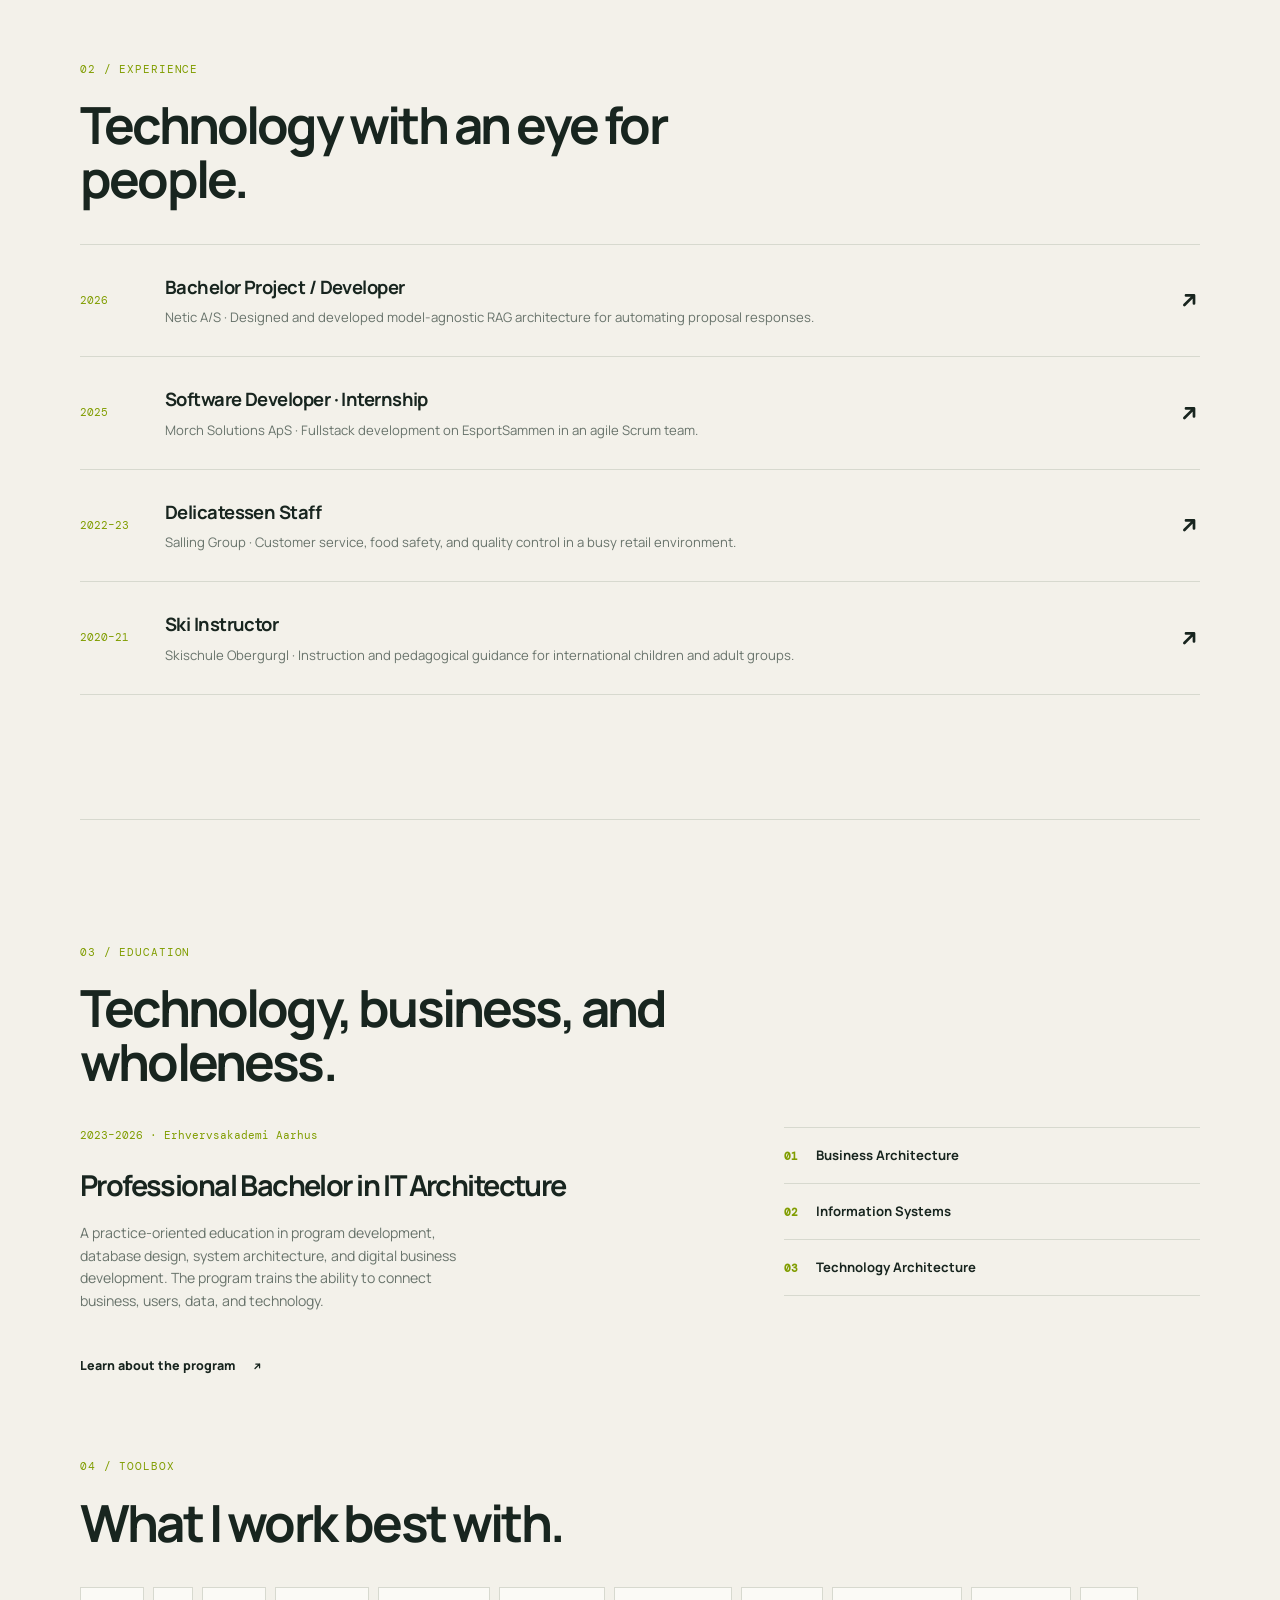
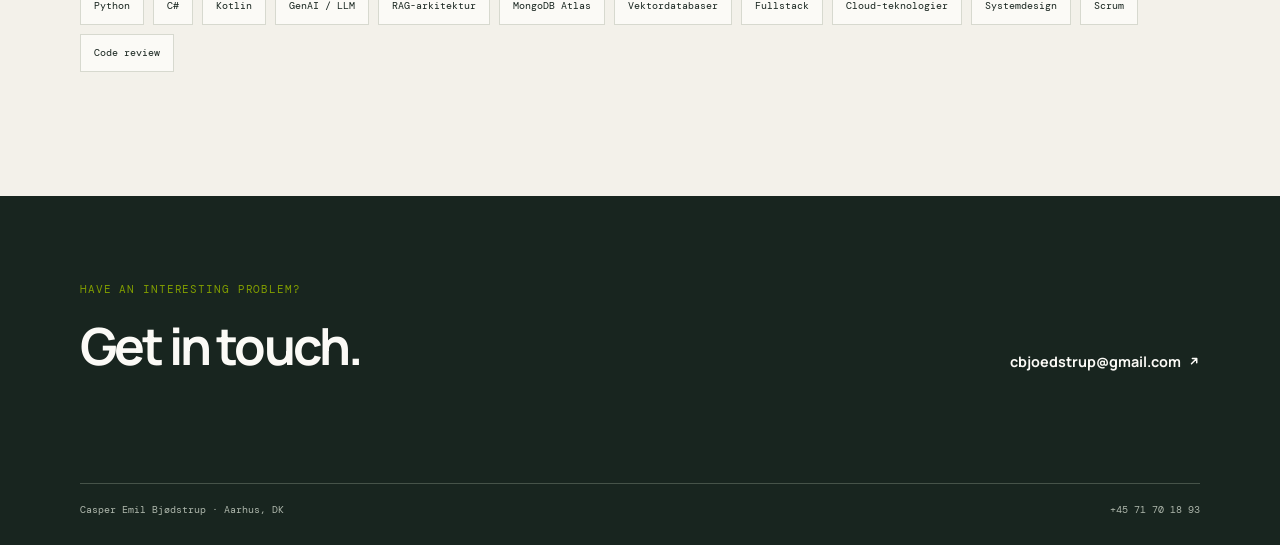
==== commit 40e5f87d: "Update icons in links and buttons for improved visual consistency" ====
--- a/docs/index.html
+++ b/docs/index.html
@@ -38,7 +38,7 @@
           </p>
           <div class="hero-actions">
             <a class="button" href="#projekter">Se udvalgte projekter <span>↓</span></a>
-            <a class="text-link" href="mailto:cbjoedstrup@gmail.com">Lad os tale <span>↗</span></a>
+            <a class="text-link" href="mailto:cbjoedstrup@gmail.com">Lad os tale <svg class="link-icon" aria-hidden="true" viewBox="0 0 14 14"><path d="M4 10 10 4M5 4h5v5" /></svg></a>
           </div>
         </div>
         <aside class="availability" aria-label="Profilstatus">
@@ -73,8 +73,8 @@
               <p class="muted">Et fokuseret projekt, der viser produktblik, frontend-håndværk og sans for en enkel brugeroplevelse.</p>
               <div class="project-tags"><span>Frontend</span><span>UX</span><span>GitHub Pages</span></div>
               <div class="project-links">
-                <a class="project-link" href="https://speed.cbjoed.com/">Åbn live projekt <span>↗</span></a>
-                <a class="project-link" href="https://github.com/cbjoed/SpeedTrap">Se på GitHub <span>↗</span></a>
+                <a class="project-link" href="https://speed.cbjoed.com/">Åbn live projekt <svg class="link-icon" aria-hidden="true" viewBox="0 0 14 14"><path d="M4 10 10 4M5 4h5v5" /></svg></a>
+                <a class="project-link" href="https://github.com/cbjoed/SpeedTrap">Se på GitHub <svg class="link-icon" aria-hidden="true" viewBox="0 0 14 14"><path d="M4 10 10 4M5 4h5v5" /></svg></a>
               </div>
             </div>
           </article>
@@ -85,7 +85,7 @@
               <h3>Tilbudsassistent</h3>
               <p class="muted">Model-agnostisk RAG-arkitektur til at automatisere tilbudsbesvarelser med kvalitet og sporbarhed i fokus.</p>
               <div class="project-tags"><span>GenAI</span><span>RAG</span><span>Systemdesign</span></div>
-              <a class="project-link" href="mailto:cbjoedstrup@gmail.com?subject=Tilbudsassistent">Tal med mig om projektet <span>↗</span></a>
+              <a class="project-link" href="mailto:cbjoedstrup@gmail.com?subject=Tilbudsassistent">Tal med mig om projektet <svg class="link-icon" aria-hidden="true" viewBox="0 0 14 14"><path d="M4 10 10 4M5 4h5v5" /></svg></a>
             </div>
           </article>
         </div>
@@ -97,10 +97,10 @@
           <h2>Teknik med blik for mennesker.</h2>
         </div>
         <div class="experience-list">
-          <article class="experience-item"><span class="experience-year">2026</span><div><h3>Bachelorprojekt / Udvikler</h3><p>Netic A/S · Design og udvikling af model-agnostisk RAG-arkitektur til automatisering af tilbudsbesvarelser.</p></div><span class="arrow">↗</span></article>
-          <article class="experience-item"><span class="experience-year">2025</span><div><h3>Software Developer · Praktik</h3><p>Morch Solutions ApS · Fullstack-udvikling på EsportSammen i et agilt Scrum-team.</p></div><span class="arrow">↗</span></article>
-          <article class="experience-item"><span class="experience-year">2022–23</span><div><h3>Delikatessemedarbejder</h3><p>Salling Group · Kundeservice, fødevaresikkerhed og kvalitetskontrol i et travlt butiksmiljø.</p></div><span class="arrow">↗</span></article>
-          <article class="experience-item"><span class="experience-year">2020–21</span><div><h3>Skiinstruktør</h3><p>Skischule Obergurgl · Undervisning og pædagogisk formidling for internationale børne- og voksenhold.</p></div><span class="arrow">↗</span></article>
+          <article class="experience-item"><span class="experience-year">2026</span><div><h3>Bachelorprojekt / Udvikler</h3><p>Netic A/S · Design og udvikling af model-agnostisk RAG-arkitektur til automatisering af tilbudsbesvarelser.</p></div><svg class="link-icon arrow" aria-hidden="true" viewBox="0 0 14 14"><path d="M4 10 10 4M5 4h5v5" /></svg></article>
+          <article class="experience-item"><span class="experience-year">2025</span><div><h3>Software Developer · Praktik</h3><p>Morch Solutions ApS · Fullstack-udvikling på EsportSammen i et agilt Scrum-team.</p></div><svg class="link-icon arrow" aria-hidden="true" viewBox="0 0 14 14"><path d="M4 10 10 4M5 4h5v5" /></svg></article>
+          <article class="experience-item"><span class="experience-year">2022–23</span><div><h3>Delikatessemedarbejder</h3><p>Salling Group · Kundeservice, fødevaresikkerhed og kvalitetskontrol i et travlt butiksmiljø.</p></div><svg class="link-icon arrow" aria-hidden="true" viewBox="0 0 14 14"><path d="M4 10 10 4M5 4h5v5" /></svg></article>
+          <article class="experience-item"><span class="experience-year">2020–21</span><div><h3>Skiinstruktør</h3><p>Skischule Obergurgl · Undervisning og pædagogisk formidling for internationale børne- og voksenhold.</p></div><svg class="link-icon arrow" aria-hidden="true" viewBox="0 0 14 14"><path d="M4 10 10 4M5 4h5v5" /></svg></article>
         </div>
       </section>
 
@@ -114,7 +114,7 @@
             <p class="education-period">2023–2026 · Erhvervsakademi Aarhus</p>
             <h3>Professionsbachelor i IT-arkitektur</h3>
             <p class="muted">En praksisnær uddannelse i programudvikling, databasedesign, systemarkitektur og digital forretningsudvikling. Uddannelsen træner evnen til at binde forretning, brugere, data og teknologi sammen.</p>
-            <a class="project-link" href="https://www.eaaa.dk/videregaende-uddannelser/professionsbacheloruddannelse/it-arkitektur/#om-uddannelsen" target="_blank" rel="noreferrer">Læs om uddannelsen <span>↗</span></a>
+            <a class="project-link" href="https://www.eaaa.dk/videregaende-uddannelser/professionsbacheloruddannelse/it-arkitektur/#om-uddannelsen" target="_blank" rel="noreferrer">Læs om uddannelsen <svg class="link-icon" aria-hidden="true" viewBox="0 0 14 14"><path d="M4 10 10 4M5 4h5v5" /></svg></a>
           </article>
           <div class="education-facts" aria-label="Uddannelsens fokusområder">
             <div><strong>01</strong><span>Forretningsarkitektur</span></div>
@@ -133,7 +133,7 @@
     <footer id="kontakt" class="site-footer">
       <div class="container footer-content">
         <div><p class="eyebrow">Har du et interessant problem?</p><h2>Kontakt mig.</h2></div>
-        <a class="footer-email" href="mailto:cbjoedstrup@gmail.com">cbjoedstrup@gmail.com <span>↗</span></a>
+        <a class="footer-email" href="mailto:cbjoedstrup@gmail.com">cbjoedstrup@gmail.com <svg class="link-icon" aria-hidden="true" viewBox="0 0 14 14"><path d="M4 10 10 4M5 4h5v5" /></svg></a>
       </div>
       <div class="container footer-meta"><span>Casper Emil Bjødstrup · Aarhus, DK</span><a href="tel:+4571701893">+45 71 70 18 93</a></div>
     </footer>
--- a/docs/styles.css
+++ b/docs/styles.css
@@ -58,7 +58,7 @@
 .hero-actions { gap: 28px; margin-top: 42px; }
 .button { display: inline-flex; align-items: center; gap: 28px; padding: 15px 20px; background: var(--ink); color: var(--cream); font-size: .8rem; font-weight: 700; text-decoration: none; transition: transform .2s ease; }
 .button:hover { transform: translateY(-3px); }
-.button span, .text-link span, .project-link span, .footer-email span { font-size: 1.1rem; }
+.link-icon { width: .85em; height: .85em; margin-left: .28em; vertical-align: -.08em; fill: none; stroke: currentColor; stroke-width: 1.7; stroke-linecap: round; stroke-linejoin: round; }
 .text-link { border-bottom: 1px solid var(--ink); padding-bottom: 3px; }
 .availability { align-self: flex-end; gap: 12px; min-width: 230px; padding: 16px; border: 1px solid var(--line); background: rgba(251, 250, 246, .55); }
 .availability strong { display: block; font-size: .72rem; }
@@ -92,7 +92,7 @@
 .experience-item h3 { font-size: 1.15rem; margin: 0 0 5px; letter-spacing: -.03em; }
 .experience-item p { color: var(--muted); font-size: .82rem; margin: 0; }
 .experience-year { width: 55px; color: #809d00; }
-.arrow { font-size: 1.4rem; }
+.arrow { width: 1.4rem; height: 1.4rem; margin-left: 0; }
 .education-section { border-top: 1px solid var(--line); padding-bottom: 80px; }
 .education-layout { display: grid; grid-template-columns: 1.2fr .8fr; gap: 80px; align-items: start; }
 .education-main { max-width: 620px; }
@@ -104,7 +104,7 @@
 .education-facts span { font-size: .82rem; font-weight: 700; }
 .skills-section { padding-top: 0; }
 .skills { display: flex; flex-wrap: wrap; gap: 9px; }
-.skills span { padding: 10px 13px; color: var(--ink); background: var(--cream); }
+.skills span { width: fit-content; padding: 10px 13px; color: var(--ink); background: var(--cream); }
 .site-footer { padding: 85px 0 28px; background: var(--ink); color: var(--cream); }
 .footer-content { display: flex; align-items: end; justify-content: space-between; gap: 40px; padding-bottom: 110px; }
 .footer-content h2 { max-width: 610px; margin: 0; }
